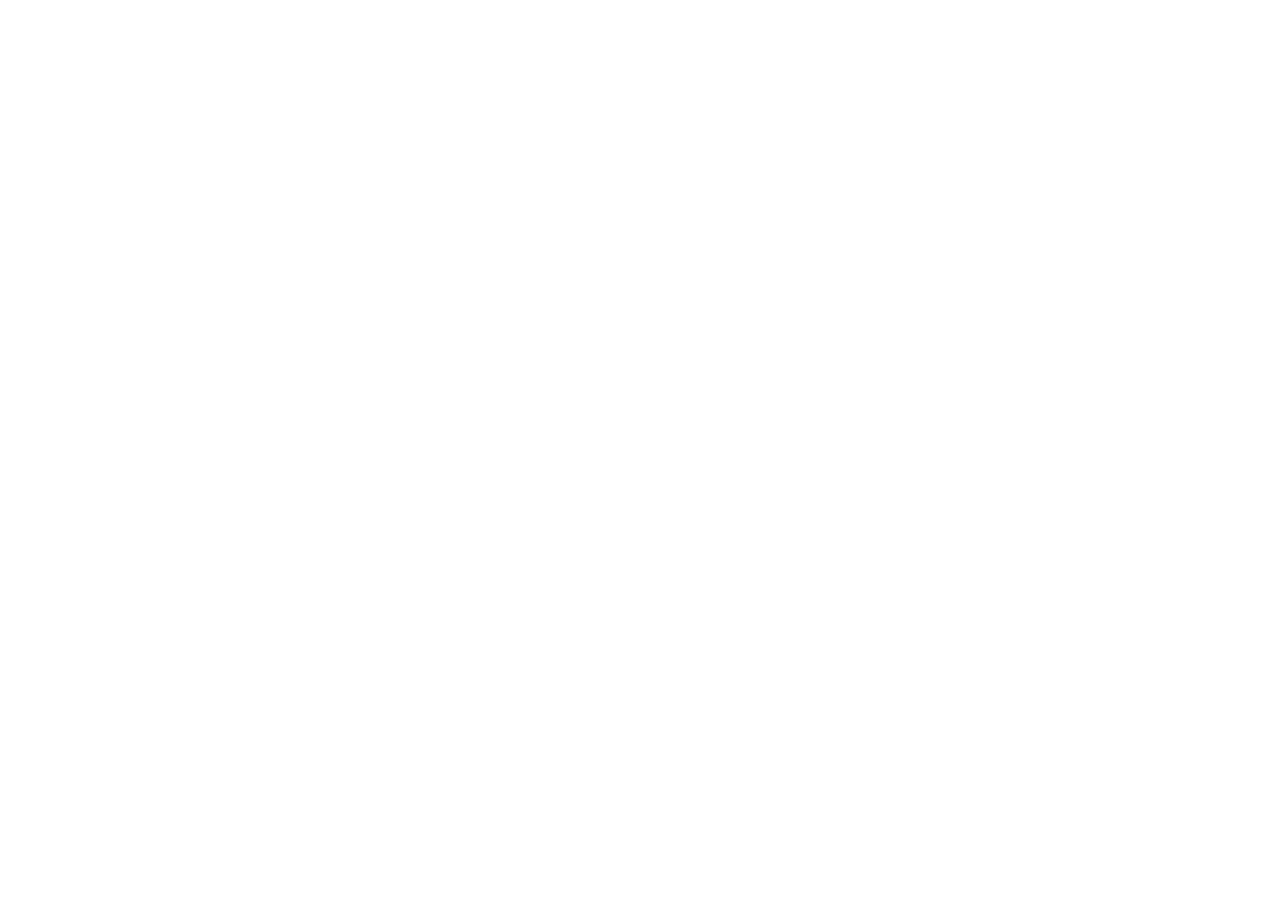
==== index.html @ 852ab494 "初始化123" ====
<!DOCTYPE html>
<html lang="en">
<head>
    <meta charset="UTF-8">
    <meta name="viewport" content="width=device-width, initial-scale=1.0">
    <title>Document</title>
</head>
<body>
    
</body>
</html>
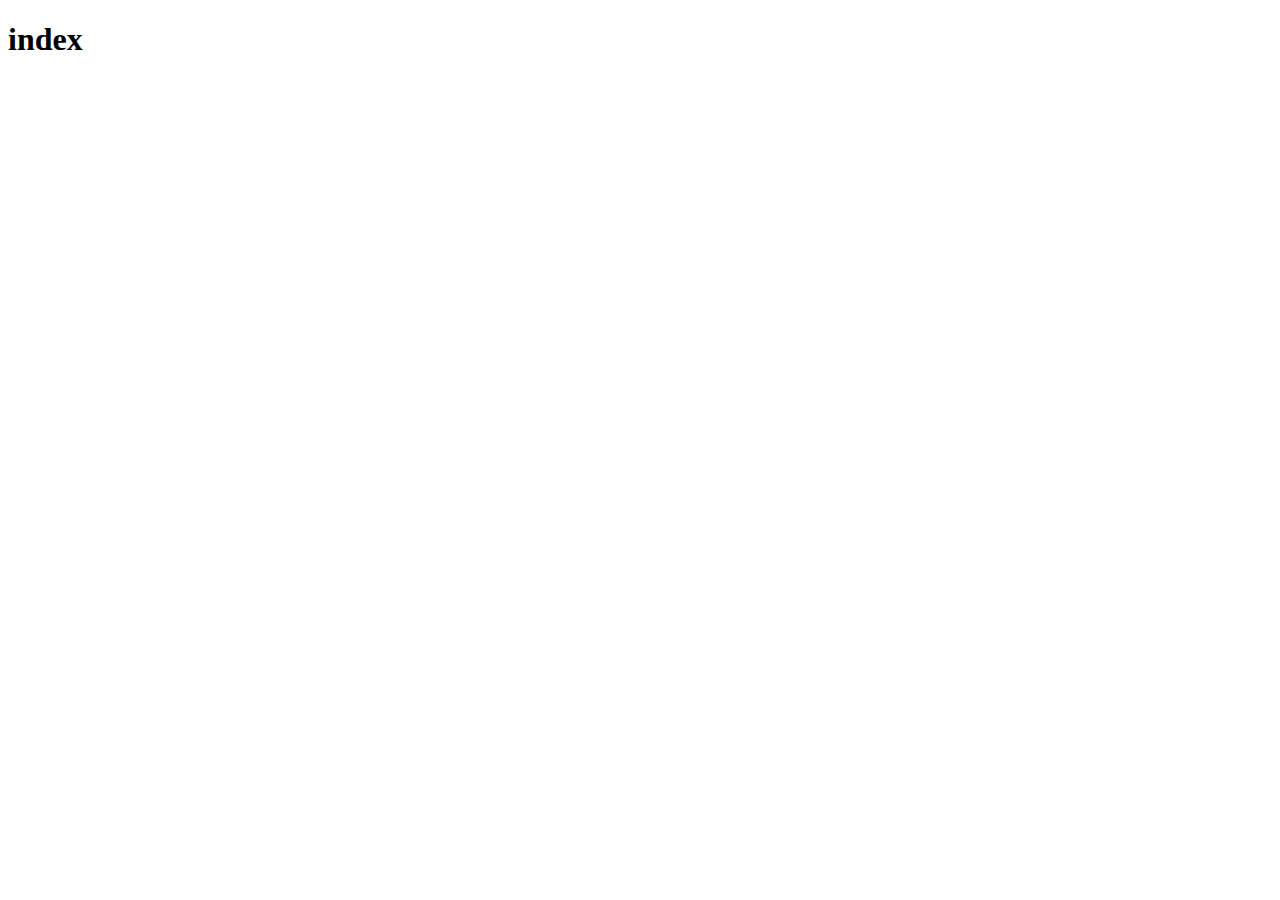
==== commit 1f68e898: "登录注册模块功能完成" ====
--- a/index.html
+++ b/index.html
@@ -6,6 +6,6 @@
     <title>Document</title>
 </head>
 <body>
-    
+    <h1>index</h1>
 </body>
 </html>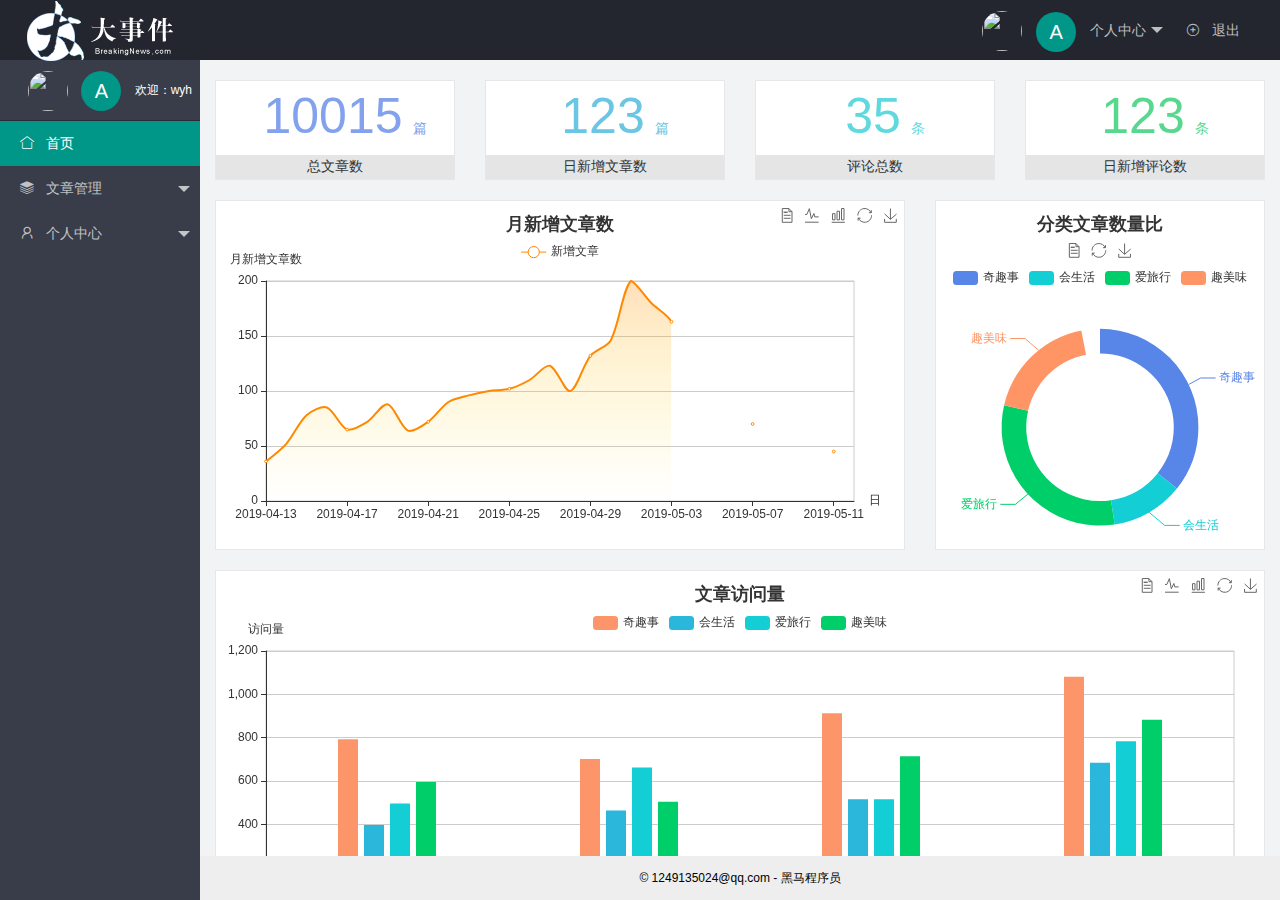
==== commit 15d54b83: "完成了index的功能" ====
--- a/index.html
+++ b/index.html
@@ -1,11 +1,93 @@
 <!DOCTYPE html>
-<html lang="en">
+<html>
 <head>
-    <meta charset="UTF-8">
-    <meta name="viewport" content="width=device-width, initial-scale=1.0">
-    <title>Document</title>
+  <meta charset="utf-8">
+  <meta name="viewport" content="width=device-width, initial-scale=1, maximum-scale=1">
+  <title>大事件02</title>
+ <!-- 导入 layui 的 css 文件 -->
+  <link rel="stylesheet" href="/assets/lib/layui/css/layui.css">
+  <link rel="stylesheet" href="/assets/css/index.css">
 </head>
-<body>
-    <h1>index</h1>
+<body class="layui-layout-body">
+<div class="layui-layout layui-layout-admin">
+  <div class="layui-header">
+    <div class="layui-logo">
+        <img src="/assets/images/logo.png" alt="">
+    </div>
+    <!-- 头部区域（可配合layui已有的水平导航） -->
+
+    <ul class="layui-nav layui-layout-right">
+      <li class="layui-nav-item">
+        <a href="javascript:;">
+          <img src="http://t.cn/RCzsdCq" class="layui-nav-img">
+          <span class="text-avatar">A</span>
+          个人中心
+        </a>
+        <dl class="layui-nav-child">
+          <dd><a href="">基本资料</a></dd>
+          <dd><a href="">更换头像</a></dd>
+          <dd><a href="">修改密码</a></dd>
+        </dl>
+      </li>
+      <li class="layui-nav-item">
+        <a href="javascript:;" id="btn1"><i class="layui-icon layui-icon-add-circle"></i> 退出</a>
+      </li>
+    </ul>
+  </div>
+  
+  <div class="layui-side layui-bg-black">
+    <div class="layui-side-scroll">
+      
+        <div class="userinfo">
+          <img src="http://t.cn/RCzsdCq" class="layui-nav-img">
+          <span class="text-avatar">A</span>
+          <span id="welcome">欢迎：wyh</span>
+        </div>
+     
+      <!-- 左侧导航区域（可配合layui已有的垂直导航） -->
+      <ul class="layui-nav layui-nav-tree"  lay-filter="test">
+        
+          <!-- layui-this 默认选中 -->
+        <li class="layui-nav-item layui-this"><a href="/home/dashboard.html" target="fm"><i class="layui-icon layui-icon-home"></i> 首页</a></li>
+        <li class="layui-nav-item">
+          <a class="" href="javascript:;"><i class="layui-icon layui-icon-template-1"></i> 文章管理</a>
+          <dl class="layui-nav-child">
+            <dd><a href="javascript:;"><i class="layui-icon layui-icon-app"></i> 文章类别</a></dd>
+            <dd><a href="javascript:;"><i class="layui-icon layui-icon-app"></i> 文章列表</a></dd>
+            <dd><a href="javascript:;"><i class="layui-icon layui-icon-app"></i> 发表文章</a></dd>
+            <!-- <dd><a href="">超链接</a></dd> -->
+          </dl>
+        </li>
+        <li class="layui-nav-item">
+          <a href="javascript:;"><i class="layui-icon layui-icon-username"></i> 个人中心</a>
+          <dl class="layui-nav-child">
+            <dd><a href="/user/user_info.html" target="fm"><i class="layui-icon layui-icon-app"></i> 基本资料</a></dd>
+            <dd><a href="javascript:;" target="fm"><i class="layui-icon layui-icon-app"></i> 更换头像</a></dd>
+            <dd><a href="javascript:;" target="fm"><i class="layui-icon layui-icon-app"></i> 重置密码</a></dd>
+           
+          </dl>
+        </li>
+        
+         <!-- <li class="layui-nav-item"><a href="">发布商品</a></li>  -->
+      </ul>
+    </div>
+  </div>
+  
+  <div class="layui-body">
+    <!-- 内容主体区域 -->
+    <!-- 这里的 src 默认显示该页面，如点击其他，则更换 -->
+    <iframe src="/home/dashboard.html" name="fm" frameborder="0"></iframe>
+  </div>
+  
+  <div class="layui-footer">
+    <!-- 底部固定区域 -->
+    © 1249135024@qq.com - 黑马程序员
+  </div>
+</div>
+<!-- <script src="../src/layui.js"></script> -->
+<script src="/assets/lib/layui/layui.all.js"></script>
+<script src="/assets/lib/jquery.js"></script>
+<script src="/assets/js/urlurl.js"></script>
+<script src="/assets/js/index.js"></script>
 </body>
 </html>--- a/assets/lib/layui/css/layui.css
+++ b/assets/lib/layui/css/layui.css
@@ -0,0 +1,2 @@
+/** layui-v2.5.5 MIT License By https://www.layui.com */
+ .layui-inline,img{display:inline-block;vertical-align:middle}h1,h2,h3,h4,h5,h6{font-weight:400}.layui-edge,.layui-header,.layui-inline,.layui-main{position:relative}.layui-body,.layui-edge,.layui-elip{overflow:hidden}.layui-btn,.layui-edge,.layui-inline,img{vertical-align:middle}.layui-btn,.layui-disabled,.layui-icon,.layui-unselect{-moz-user-select:none;-webkit-user-select:none;-ms-user-select:none}.layui-elip,.layui-form-checkbox span,.layui-form-pane .layui-form-label{text-overflow:ellipsis;white-space:nowrap}.layui-breadcrumb,.layui-tree-btnGroup{visibility:hidden}blockquote,body,button,dd,div,dl,dt,form,h1,h2,h3,h4,h5,h6,input,li,ol,p,pre,td,textarea,th,ul{margin:0;padding:0;-webkit-tap-highlight-color:rgba(0,0,0,0)}a:active,a:hover{outline:0}img{border:none}li{list-style:none}table{border-collapse:collapse;border-spacing:0}h4,h5,h6{font-size:100%}button,input,optgroup,option,select,textarea{font-family:inherit;font-size:inherit;font-style:inherit;font-weight:inherit;outline:0}pre{white-space:pre-wrap;white-space:-moz-pre-wrap;white-space:-pre-wrap;white-space:-o-pre-wrap;word-wrap:break-word}body{line-height:24px;font:14px Helvetica Neue,Helvetica,PingFang SC,Tahoma,Arial,sans-serif}hr{height:1px;margin:10px 0;border:0;clear:both}a{color:#333;text-decoration:none}a:hover{color:#777}a cite{font-style:normal;*cursor:pointer}.layui-border-box,.layui-border-box *{box-sizing:border-box}.layui-box,.layui-box *{box-sizing:content-box}.layui-clear{clear:both;*zoom:1}.layui-clear:after{content:'\20';clear:both;*zoom:1;display:block;height:0}.layui-inline{*display:inline;*zoom:1}.layui-edge{display:inline-block;width:0;height:0;border-width:6px;border-style:dashed;border-color:transparent}.layui-edge-top{top:-4px;border-bottom-color:#999;border-bottom-style:solid}.layui-edge-right{border-left-color:#999;border-left-style:solid}.layui-edge-bottom{top:2px;border-top-color:#999;border-top-style:solid}.layui-edge-left{border-right-color:#999;border-right-style:solid}.layui-disabled,.layui-disabled:hover{color:#d2d2d2!important;cursor:not-allowed!important}.layui-circle{border-radius:100%}.layui-show{display:block!important}.layui-hide{display:none!important}@font-face{font-family:layui-icon;src:url(../font/iconfont.eot?v=250);src:url(../font/iconfont.eot?v=250#iefix) format('embedded-opentype'),url(../font/iconfont.woff2?v=250) format('woff2'),url(../font/iconfont.woff?v=250) format('woff'),url(../font/iconfont.ttf?v=250) format('truetype'),url(../font/iconfont.svg?v=250#layui-icon) format('svg')}.layui-icon{font-family:layui-icon!important;font-size:16px;font-style:normal;-webkit-font-smoothing:antialiased;-moz-osx-font-smoothing:grayscale}.layui-icon-reply-fill:before{content:"\e611"}.layui-icon-set-fill:before{content:"\e614"}.layui-icon-menu-fill:before{content:"\e60f"}.layui-icon-search:before{content:"\e615"}.layui-icon-share:before{content:"\e641"}.layui-icon-set-sm:before{content:"\e620"}.layui-icon-engine:before{content:"\e628"}.layui-icon-close:before{content:"\1006"}.layui-icon-close-fill:before{content:"\1007"}.layui-icon-chart-screen:before{content:"\e629"}.layui-icon-star:before{content:"\e600"}.layui-icon-circle-dot:before{content:"\e617"}.layui-icon-chat:before{content:"\e606"}.layui-icon-release:before{content:"\e609"}.layui-icon-list:before{content:"\e60a"}.layui-icon-chart:before{content:"\e62c"}.layui-icon-ok-circle:before{content:"\1005"}.layui-icon-layim-theme:before{content:"\e61b"}.layui-icon-table:before{content:"\e62d"}.layui-icon-right:before{content:"\e602"}.layui-icon-left:before{content:"\e603"}.layui-icon-cart-simple:before{content:"\e698"}.layui-icon-face-cry:before{content:"\e69c"}.layui-icon-face-smile:before{content:"\e6af"}.layui-icon-survey:before{content:"\e6b2"}.layui-icon-tree:before{content:"\e62e"}.layui-icon-upload-circle:before{content:"\e62f"}.layui-icon-add-circle:before{content:"\e61f"}.layui-icon-download-circle:before{content:"\e601"}.layui-icon-templeate-1:before{content:"\e630"}.layui-icon-util:before{content:"\e631"}.layui-icon-face-surprised:before{content:"\e664"}.layui-icon-edit:before{content:"\e642"}.layui-icon-speaker:before{content:"\e645"}.layui-icon-down:before{content:"\e61a"}.layui-icon-file:before{content:"\e621"}.layui-icon-layouts:before{content:"\e632"}.layui-icon-rate-half:before{content:"\e6c9"}.layui-icon-add-circle-fine:before{content:"\e608"}.layui-icon-prev-circle:before{content:"\e633"}.layui-icon-read:before{content:"\e705"}.layui-icon-404:before{content:"\e61c"}.layui-icon-carousel:before{content:"\e634"}.layui-icon-help:before{content:"\e607"}.layui-icon-code-circle:before{content:"\e635"}.layui-icon-water:before{content:"\e636"}.layui-icon-username:before{content:"\e66f"}.layui-icon-find-fill:before{content:"\e670"}.layui-icon-about:before{content:"\e60b"}.layui-icon-location:before{content:"\e715"}.layui-icon-up:before{content:"\e619"}.layui-icon-pause:before{content:"\e651"}.layui-icon-date:before{content:"\e637"}.layui-icon-layim-uploadfile:before{content:"\e61d"}.layui-icon-delete:before{content:"\e640"}.layui-icon-play:before{content:"\e652"}.layui-icon-top:before{content:"\e604"}.layui-icon-friends:before{content:"\e612"}.layui-icon-refresh-3:before{content:"\e9aa"}.layui-icon-ok:before{content:"\e605"}.layui-icon-layer:before{content:"\e638"}.layui-icon-face-smile-fine:before{content:"\e60c"}.layui-icon-dollar:before{content:"\e659"}.layui-icon-group:before{content:"\e613"}.layui-icon-layim-download:before{content:"\e61e"}.layui-icon-picture-fine:before{content:"\e60d"}.layui-icon-link:before{content:"\e64c"}.layui-icon-diamond:before{content:"\e735"}.layui-icon-log:before{content:"\e60e"}.layui-icon-rate-solid:before{content:"\e67a"}.layui-icon-fonts-del:before{content:"\e64f"}.layui-icon-unlink:before{content:"\e64d"}.layui-icon-fonts-clear:before{content:"\e639"}.layui-icon-triangle-r:before{content:"\e623"}.layui-icon-circle:before{content:"\e63f"}.layui-icon-radio:before{content:"\e643"}.layui-icon-align-center:before{content:"\e647"}.layui-icon-align-right:before{content:"\e648"}.layui-icon-align-left:before{content:"\e649"}.layui-icon-loading-1:before{content:"\e63e"}.layui-icon-return:before{content:"\e65c"}.layui-icon-fonts-strong:before{content:"\e62b"}.layui-icon-upload:before{content:"\e67c"}.layui-icon-dialogue:before{content:"\e63a"}.layui-icon-video:before{content:"\e6ed"}.layui-icon-headset:before{content:"\e6fc"}.layui-icon-cellphone-fine:before{content:"\e63b"}.layui-icon-add-1:before{content:"\e654"}.layui-icon-face-smile-b:before{content:"\e650"}.layui-icon-fonts-html:before{content:"\e64b"}.layui-icon-form:before{content:"\e63c"}.layui-icon-cart:before{content:"\e657"}.layui-icon-camera-fill:before{content:"\e65d"}.layui-icon-tabs:before{content:"\e62a"}.layui-icon-fonts-code:before{content:"\e64e"}.layui-icon-fire:before{content:"\e756"}.layui-icon-set:before{content:"\e716"}.layui-icon-fonts-u:before{content:"\e646"}.layui-icon-triangle-d:before{content:"\e625"}.layui-icon-tips:before{content:"\e702"}.layui-icon-picture:before{content:"\e64a"}.layui-icon-more-vertical:before{content:"\e671"}.layui-icon-flag:before{content:"\e66c"}.layui-icon-loading:before{content:"\e63d"}.layui-icon-fonts-i:before{content:"\e644"}.layui-icon-refresh-1:before{content:"\e666"}.layui-icon-rmb:before{content:"\e65e"}.layui-icon-home:before{content:"\e68e"}.layui-icon-user:before{content:"\e770"}.layui-icon-notice:before{content:"\e667"}.layui-icon-login-weibo:before{content:"\e675"}.layui-icon-voice:before{content:"\e688"}.layui-icon-upload-drag:before{content:"\e681"}.layui-icon-login-qq:before{content:"\e676"}.layui-icon-snowflake:before{content:"\e6b1"}.layui-icon-file-b:before{content:"\e655"}.layui-icon-template:before{content:"\e663"}.layui-icon-auz:before{content:"\e672"}.layui-icon-console:before{content:"\e665"}.layui-icon-app:before{content:"\e653"}.layui-icon-prev:before{content:"\e65a"}.layui-icon-website:before{content:"\e7ae"}.layui-icon-next:before{content:"\e65b"}.layui-icon-component:before{content:"\e857"}.layui-icon-more:before{content:"\e65f"}.layui-icon-login-wechat:before{content:"\e677"}.layui-icon-shrink-right:before{content:"\e668"}.layui-icon-spread-left:before{content:"\e66b"}.layui-icon-camera:before{content:"\e660"}.layui-icon-note:before{content:"\e66e"}.layui-icon-refresh:before{content:"\e669"}.layui-icon-female:before{content:"\e661"}.layui-icon-male:before{content:"\e662"}.layui-icon-password:before{content:"\e673"}.layui-icon-senior:before{content:"\e674"}.layui-icon-theme:before{content:"\e66a"}.layui-icon-tread:before{content:"\e6c5"}.layui-icon-praise:before{content:"\e6c6"}.layui-icon-star-fill:before{content:"\e658"}.layui-icon-rate:before{content:"\e67b"}.layui-icon-template-1:before{content:"\e656"}.layui-icon-vercode:before{content:"\e679"}.layui-icon-cellphone:before{content:"\e678"}.layui-icon-screen-full:before{content:"\e622"}.layui-icon-screen-restore:before{content:"\e758"}.layui-icon-cols:before{content:"\e610"}.layui-icon-export:before{content:"\e67d"}.layui-icon-print:before{content:"\e66d"}.layui-icon-slider:before{content:"\e714"}.layui-icon-addition:before{content:"\e624"}.layui-icon-subtraction:before{content:"\e67e"}.layui-icon-service:before{content:"\e626"}.layui-icon-transfer:before{content:"\e691"}.layui-main{width:1140px;margin:0 auto}.layui-header{z-index:1000;height:60px}.layui-header a:hover{transition:all .5s;-webkit-transition:all .5s}.layui-side{position:fixed;left:0;top:0;bottom:0;z-index:999;width:200px;overflow-x:hidden}.layui-side-scroll{position:relative;width:220px;height:100%;overflow-x:hidden}.layui-body{position:absolute;left:200px;right:0;top:0;bottom:0;z-index:998;width:auto;overflow-y:auto;box-sizing:border-box}.layui-layout-body{overflow:hidden}.layui-layout-admin .layui-header{background-color:#23262E}.layui-layout-admin .layui-side{top:60px;width:200px;overflow-x:hidden}.layui-layout-admin .layui-body{position:fixed;top:60px;bottom:44px}.layui-layout-admin .layui-main{width:auto;margin:0 15px}.layui-layout-admin .layui-footer{position:fixed;left:200px;right:0;bottom:0;height:44px;line-height:44px;padding:0 15px;background-color:#eee}.layui-layout-admin .layui-logo{position:absolute;left:0;top:0;width:200px;height:100%;line-height:60px;text-align:center;color:#009688;font-size:16px}.layui-layout-admin .layui-header .layui-nav{background:0 0}.layui-layout-left{position:absolute!important;left:200px;top:0}.layui-layout-right{position:absolute!important;right:0;top:0}.layui-container{position:relative;margin:0 auto;padding:0 15px;box-sizing:border-box}.layui-fluid{position:relative;margin:0 auto;padding:0 15px}.layui-row:after,.layui-row:before{content:'';display:block;clear:both}.layui-col-lg1,.layui-col-lg10,.layui-col-lg11,.layui-col-lg12,.layui-col-lg2,.layui-col-lg3,.layui-col-lg4,.layui-col-lg5,.layui-col-lg6,.layui-col-lg7,.layui-col-lg8,.layui-col-lg9,.layui-col-md1,.layui-col-md10,.layui-col-md11,.layui-col-md12,.layui-col-md2,.layui-col-md3,.layui-col-md4,.layui-col-md5,.layui-col-md6,.layui-col-md7,.layui-col-md8,.layui-col-md9,.layui-col-sm1,.layui-col-sm10,.layui-col-sm11,.layui-col-sm12,.layui-col-sm2,.layui-col-sm3,.layui-col-sm4,.layui-col-sm5,.layui-col-sm6,.layui-col-sm7,.layui-col-sm8,.layui-col-sm9,.layui-col-xs1,.layui-col-xs10,.layui-col-xs11,.layui-col-xs12,.layui-col-xs2,.layui-col-xs3,.layui-col-xs4,.layui-col-xs5,.layui-col-xs6,.layui-col-xs7,.layui-col-xs8,.layui-col-xs9{position:relative;display:block;box-sizing:border-box}.layui-col-xs1,.layui-col-xs10,.layui-col-xs11,.layui-col-xs12,.layui-col-xs2,.layui-col-xs3,.layui-col-xs4,.layui-col-xs5,.layui-col-xs6,.layui-col-xs7,.layui-col-xs8,.layui-col-xs9{float:left}.layui-col-xs1{width:8.33333333%}.layui-col-xs2{width:16.66666667%}.layui-col-xs3{width:25%}.layui-col-xs4{width:33.33333333%}.layui-col-xs5{width:41.66666667%}.layui-col-xs6{width:50%}.layui-col-xs7{width:58.33333333%}.layui-col-xs8{width:66.66666667%}.layui-col-xs9{width:75%}.layui-col-xs10{width:83.33333333%}.layui-col-xs11{width:91.66666667%}.layui-col-xs12{width:100%}.layui-col-xs-offset1{margin-left:8.33333333%}.layui-col-xs-offset2{margin-left:16.66666667%}.layui-col-xs-offset3{margin-left:25%}.layui-col-xs-offset4{margin-left:33.33333333%}.layui-col-xs-offset5{margin-left:41.66666667%}.layui-col-xs-offset6{margin-left:50%}.layui-col-xs-offset7{margin-left:58.33333333%}.layui-col-xs-offset8{margin-left:66.66666667%}.layui-col-xs-offset9{margin-left:75%}.layui-col-xs-offset10{margin-left:83.33333333%}.layui-col-xs-offset11{margin-left:91.66666667%}.layui-col-xs-offset12{margin-left:100%}@media screen and (max-width:768px){.layui-hide-xs{display:none!important}.layui-show-xs-block{display:block!important}.layui-show-xs-inline{display:inline!important}.layui-show-xs-inline-block{display:inline-block!important}}@media screen and (min-width:768px){.layui-container{width:750px}.layui-hide-sm{display:none!important}.layui-show-sm-block{display:block!important}.layui-show-sm-inline{display:inline!important}.layui-show-sm-inline-block{display:inline-block!important}.layui-col-sm1,.layui-col-sm10,.layui-col-sm11,.layui-col-sm12,.layui-col-sm2,.layui-col-sm3,.layui-col-sm4,.layui-col-sm5,.layui-col-sm6,.layui-col-sm7,.layui-col-sm8,.layui-col-sm9{float:left}.layui-col-sm1{width:8.33333333%}.layui-col-sm2{width:16.66666667%}.layui-col-sm3{width:25%}.layui-col-sm4{width:33.33333333%}.layui-col-sm5{width:41.66666667%}.layui-col-sm6{width:50%}.layui-col-sm7{width:58.33333333%}.layui-col-sm8{width:66.66666667%}.layui-col-sm9{width:75%}.layui-col-sm10{width:83.33333333%}.layui-col-sm11{width:91.66666667%}.layui-col-sm12{width:100%}.layui-col-sm-offset1{margin-left:8.33333333%}.layui-col-sm-offset2{margin-left:16.66666667%}.layui-col-sm-offset3{margin-left:25%}.layui-col-sm-offset4{margin-left:33.33333333%}.layui-col-sm-offset5{margin-left:41.66666667%}.layui-col-sm-offset6{margin-left:50%}.layui-col-sm-offset7{margin-left:58.33333333%}.layui-col-sm-offset8{margin-left:66.66666667%}.layui-col-sm-offset9{margin-left:75%}.layui-col-sm-offset10{margin-left:83.33333333%}.layui-col-sm-offset11{margin-left:91.66666667%}.layui-col-sm-offset12{margin-left:100%}}@media screen and (min-width:992px){.layui-container{width:970px}.layui-hide-md{display:none!important}.layui-show-md-block{display:block!important}.layui-show-md-inline{display:inline!important}.layui-show-md-inline-block{display:inline-block!important}.layui-col-md1,.layui-col-md10,.layui-col-md11,.layui-col-md12,.layui-col-md2,.layui-col-md3,.layui-col-md4,.layui-col-md5,.layui-col-md6,.layui-col-md7,.layui-col-md8,.layui-col-md9{float:left}.layui-col-md1{width:8.33333333%}.layui-col-md2{width:16.66666667%}.layui-col-md3{width:25%}.layui-col-md4{width:33.33333333%}.layui-col-md5{width:41.66666667%}.layui-col-md6{width:50%}.layui-col-md7{width:58.33333333%}.layui-col-md8{width:66.66666667%}.layui-col-md9{width:75%}.layui-col-md10{width:83.33333333%}.layui-col-md11{width:91.66666667%}.layui-col-md12{width:100%}.layui-col-md-offset1{margin-left:8.33333333%}.layui-col-md-offset2{margin-left:16.66666667%}.layui-col-md-offset3{margin-left:25%}.layui-col-md-offset4{margin-left:33.33333333%}.layui-col-md-offset5{margin-left:41.66666667%}.layui-col-md-offset6{margin-left:50%}.layui-col-md-offset7{margin-left:58.33333333%}.layui-col-md-offset8{margin-left:66.66666667%}.layui-col-md-offset9{margin-left:75%}.layui-col-md-offset10{margin-left:83.33333333%}.layui-col-md-offset11{margin-left:91.66666667%}.layui-col-md-offset12{margin-left:100%}}@media screen and (min-width:1200px){.layui-container{width:1170px}.layui-hide-lg{display:none!important}.layui-show-lg-block{display:block!important}.layui-show-lg-inline{display:inline!important}.layui-show-lg-inline-block{display:inline-block!important}.layui-col-lg1,.layui-col-lg10,.layui-col-lg11,.layui-col-lg12,.layui-col-lg2,.layui-col-lg3,.layui-col-lg4,.layui-col-lg5,.layui-col-lg6,.layui-col-lg7,.layui-col-lg8,.layui-col-lg9{float:left}.layui-col-lg1{width:8.33333333%}.layui-col-lg2{width:16.66666667%}.layui-col-lg3{width:25%}.layui-col-lg4{width:33.33333333%}.layui-col-lg5{width:41.66666667%}.layui-col-lg6{width:50%}.layui-col-lg7{width:58.33333333%}.layui-col-lg8{width:66.66666667%}.layui-col-lg9{width:75%}.layui-col-lg10{width:83.33333333%}.layui-col-lg11{width:91.66666667%}.layui-col-lg12{width:100%}.layui-col-lg-offset1{margin-left:8.33333333%}.layui-col-lg-offset2{margin-left:16.66666667%}.layui-col-lg-offset3{margin-left:25%}.layui-col-lg-offset4{margin-left:33.33333333%}.layui-col-lg-offset5{margin-left:41.66666667%}.layui-col-lg-offset6{margin-left:50%}.layui-col-lg-offset7{margin-left:58.33333333%}.layui-col-lg-offset8{margin-left:66.66666667%}.layui-col-lg-offset9{margin-left:75%}.layui-col-lg-offset10{margin-left:83.33333333%}.layui-col-lg-offset11{margin-left:91.66666667%}.layui-col-lg-offset12{margin-left:100%}}.layui-col-space1{margin:-.5px}.layui-col-space1>*{padding:.5px}.layui-col-space3{margin:-1.5px}.layui-col-space3>*{padding:1.5px}.layui-col-space5{margin:-2.5px}.layui-col-space5>*{padding:2.5px}.layui-col-space8{margin:-3.5px}.layui-col-space8>*{padding:3.5px}.layui-col-space10{margin:-5px}.layui-col-space10>*{padding:5px}.layui-col-space12{margin:-6px}.layui-col-space12>*{padding:6px}.layui-col-space15{margin:-7.5px}.layui-col-space15>*{padding:7.5px}.layui-col-space18{margin:-9px}.layui-col-space18>*{padding:9px}.layui-col-space20{margin:-10px}.layui-col-space20>*{padding:10px}.layui-col-space22{margin:-11px}.layui-col-space22>*{padding:11px}.layui-col-space25{margin:-12.5px}.layui-col-space25>*{padding:12.5px}.layui-col-space30{margin:-15px}.layui-col-space30>*{padding:15px}.layui-btn,.layui-input,.layui-select,.layui-textarea,.layui-upload-button{outline:0;-webkit-appearance:none;transition:all .3s;-webkit-transition:all .3s;box-sizing:border-box}.layui-elem-quote{margin-bottom:10px;padding:15px;line-height:22px;border-left:5px solid #009688;border-radius:0 2px 2px 0;background-color:#f2f2f2}.layui-quote-nm{border-style:solid;border-width:1px 1px 1px 5px;background:0 0}.layui-elem-field{margin-bottom:10px;padding:0;border-width:1px;border-style:solid}.layui-elem-field legend{margin-left:20px;padding:0 10px;font-size:20px;font-weight:300}.layui-field-title{margin:10px 0 20px;border-width:1px 0 0}.layui-field-box{padding:10px 15px}.layui-field-title .layui-field-box{padding:10px 0}.layui-progress{position:relative;height:6px;border-radius:20px;background-color:#e2e2e2}.layui-progress-bar{position:absolute;left:0;top:0;width:0;max-width:100%;height:6px;border-radius:20px;text-align:right;background-color:#5FB878;transition:all .3s;-webkit-transition:all .3s}.layui-progress-big,.layui-progress-big .layui-progress-bar{height:18px;line-height:18px}.layui-progress-text{position:relative;top:-20px;line-height:18px;font-size:12px;color:#666}.layui-progress-big .layui-progress-text{position:static;padding:0 10px;color:#fff}.layui-collapse{border-width:1px;border-style:solid;border-radius:2px}.layui-colla-content,.layui-colla-item{border-top-width:1px;border-top-style:solid}.layui-colla-item:first-child{border-top:none}.layui-colla-title{position:relative;height:42px;line-height:42px;padding:0 15px 0 35px;color:#333;background-color:#f2f2f2;cursor:pointer;font-size:14px;overflow:hidden}.layui-colla-content{display:none;padding:10px 15px;line-height:22px;color:#666}.layui-colla-icon{position:absolute;left:15px;top:0;font-size:14px}.layui-card{margin-bottom:15px;border-radius:2px;background-color:#fff;box-shadow:0 1px 2px 0 rgba(0,0,0,.05)}.layui-card:last-child{margin-bottom:0}.layui-card-header{position:relative;height:42px;line-height:42px;padding:0 15px;border-bottom:1px solid #f6f6f6;color:#333;border-radius:2px 2px 0 0;font-size:14px}.layui-bg-black,.layui-bg-blue,.layui-bg-cyan,.layui-bg-green,.layui-bg-orange,.layui-bg-red{color:#fff!important}.layui-card-body{position:relative;padding:10px 15px;line-height:24px}.layui-card-body[pad15]{padding:15px}.layui-card-body[pad20]{padding:20px}.layui-card-body .layui-table{margin:5px 0}.layui-card .layui-tab{margin:0}.layui-panel-window{position:relative;padding:15px;border-radius:0;border-top:5px solid #E6E6E6;background-color:#fff}.layui-auxiliar-moving{position:fixed;left:0;right:0;top:0;bottom:0;width:100%;height:100%;background:0 0;z-index:9999999999}.layui-form-label,.layui-form-mid,.layui-form-select,.layui-input-block,.layui-input-inline,.layui-textarea{position:relative}.layui-bg-red{background-color:#FF5722!important}.layui-bg-orange{background-color:#FFB800!important}.layui-bg-green{background-color:#009688!important}.layui-bg-cyan{background-color:#2F4056!important}.layui-bg-blue{background-color:#1E9FFF!important}.layui-bg-black{background-color:#393D49!important}.layui-bg-gray{background-color:#eee!important;color:#666!important}.layui-badge-rim,.layui-colla-content,.layui-colla-item,.layui-collapse,.layui-elem-field,.layui-form-pane .layui-form-item[pane],.layui-form-pane .layui-form-label,.layui-input,.layui-layedit,.layui-layedit-tool,.layui-quote-nm,.layui-select,.layui-tab-bar,.layui-tab-card,.layui-tab-title,.layui-tab-title .layui-this:after,.layui-textarea{border-color:#e6e6e6}.layui-timeline-item:before,hr{background-color:#e6e6e6}.layui-text{line-height:22px;font-size:14px;color:#666}.layui-text h1,.layui-text h2,.layui-text h3{font-weight:500;color:#333}.layui-text h1{font-size:30px}.layui-text h2{font-size:24px}.layui-text h3{font-size:18px}.layui-text a:not(.layui-btn){color:#01AAED}.layui-text a:not(.layui-btn):hover{text-decoration:underline}.layui-text ul{padding:5px 0 5px 15px}.layui-text ul li{margin-top:5px;list-style-type:disc}.layui-text em,.layui-word-aux{color:#999!important;padding:0 5px!important}.layui-btn{display:inline-block;height:38px;line-height:38px;padding:0 18px;background-color:#009688;color:#fff;white-space:nowrap;text-align:center;font-size:14px;border:none;border-radius:2px;cursor:pointer}.layui-btn:hover{opacity:.8;filter:alpha(opacity=80);color:#fff}.layui-btn:active{opacity:1;filter:alpha(opacity=100)}.layui-btn+.layui-btn{margin-left:10px}.layui-btn-container{font-size:0}.layui-btn-container .layui-btn{margin-right:10px;margin-bottom:10px}.layui-btn-container .layui-btn+.layui-btn{margin-left:0}.layui-table .layui-btn-container .layui-btn{margin-bottom:9px}.layui-btn-radius{border-radius:100px}.layui-btn .layui-icon{margin-right:3px;font-size:18px;vertical-align:bottom;vertical-align:middle\9}.layui-btn-primary{border:1px solid #C9C9C9;background-color:#fff;color:#555}.layui-btn-primary:hover{border-color:#009688;color:#333}.layui-btn-normal{background-color:#1E9FFF}.layui-btn-warm{background-color:#FFB800}.layui-btn-danger{background-color:#FF5722}.layui-btn-checked{background-color:#5FB878}.layui-btn-disabled,.layui-btn-disabled:active,.layui-btn-disabled:hover{border:1px solid #e6e6e6;background-color:#FBFBFB;color:#C9C9C9;cursor:not-allowed;opacity:1}.layui-btn-lg{height:44px;line-height:44px;padding:0 25px;font-size:16px}.layui-btn-sm{height:30px;line-height:30px;padding:0 10px;font-size:12px}.layui-btn-sm i{font-size:16px!important}.layui-btn-xs{height:22px;line-height:22px;padding:0 5px;font-size:12px}.layui-btn-xs i{font-size:14px!important}.layui-btn-group{display:inline-block;vertical-align:middle;font-size:0}.layui-btn-group .layui-btn{margin-left:0!important;margin-right:0!important;border-left:1px solid rgba(255,255,255,.5);border-radius:0}.layui-btn-group .layui-btn-primary{border-left:none}.layui-btn-group .layui-btn-primary:hover{border-color:#C9C9C9;color:#009688}.layui-btn-group .layui-btn:first-child{border-left:none;border-radius:2px 0 0 2px}.layui-btn-group .layui-btn-primary:first-child{border-left:1px solid #c9c9c9}.layui-btn-group .layui-btn:last-child{border-radius:0 2px 2px 0}.layui-btn-group .layui-btn+.layui-btn{margin-left:0}.layui-btn-group+.layui-btn-group{margin-left:10px}.layui-btn-fluid{width:100%}.layui-input,.layui-select,.layui-textarea{height:38px;line-height:1.3;line-height:38px\9;border-width:1px;border-style:solid;background-color:#fff;border-radius:2px}.layui-input::-webkit-input-placeholder,.layui-select::-webkit-input-placeholder,.layui-textarea::-webkit-input-placeholder{line-height:1.3}.layui-input,.layui-textarea{display:block;width:100%;padding-left:10px}.layui-input:hover,.layui-textarea:hover{border-color:#D2D2D2!important}.layui-input:focus,.layui-textarea:focus{border-color:#C9C9C9!important}.layui-textarea{min-height:100px;height:auto;line-height:20px;padding:6px 10px;resize:vertical}.layui-select{padding:0 10px}.layui-form input[type=checkbox],.layui-form input[type=radio],.layui-form select{display:none}.layui-form [lay-ignore]{display:initial}.layui-form-item{margin-bottom:15px;clear:both;*zoom:1}.layui-form-item:after{content:'\20';clear:both;*zoom:1;display:block;height:0}.layui-form-label{float:left;display:block;padding:9px 15px;width:80px;font-weight:400;line-height:20px;text-align:right}.layui-form-label-col{display:block;float:none;padding:9px 0;line-height:20px;text-align:left}.layui-form-item .layui-inline{margin-bottom:5px;margin-right:10px}.layui-input-block{margin-left:110px;min-height:36px}.layui-input-inline{display:inline-block;vertical-align:middle}.layui-form-item .layui-input-inline{float:left;width:190px;margin-right:10px}.layui-form-text .layui-input-inline{width:auto}.layui-form-mid{float:left;display:block;padding:9px 0!important;line-height:20px;margin-right:10px}.layui-form-danger+.layui-form-select .layui-input,.layui-form-danger:focus{border-color:#FF5722!important}.layui-form-select .layui-input{padding-right:30px;cursor:pointer}.layui-form-select .layui-edge{position:absolute;right:10px;top:50%;margin-top:-3px;cursor:pointer;border-width:6px;border-top-color:#c2c2c2;border-top-style:solid;transition:all .3s;-webkit-transition:all .3s}.layui-form-select dl{display:none;position:absolute;left:0;top:42px;padding:5px 0;z-index:899;min-width:100%;border:1px solid #d2d2d2;max-height:300px;overflow-y:auto;background-color:#fff;border-radius:2px;box-shadow:0 2px 4px rgba(0,0,0,.12);box-sizing:border-box}.layui-form-select dl dd,.layui-form-select dl dt{padding:0 10px;line-height:36px;white-space:nowrap;overflow:hidden;text-overflow:ellipsis}.layui-form-select dl dt{font-size:12px;color:#999}.layui-form-select dl dd{cursor:pointer}.layui-form-select dl dd:hover{background-color:#f2f2f2;-webkit-transition:.5s all;transition:.5s all}.layui-form-select .layui-select-group dd{padding-left:20px}.layui-form-select dl dd.layui-select-tips{padding-left:10px!important;color:#999}.layui-form-select dl dd.layui-this{background-color:#5FB878;color:#fff}.layui-form-checkbox,.layui-form-select dl dd.layui-disabled{background-color:#fff}.layui-form-selected dl{display:block}.layui-form-checkbox,.layui-form-checkbox *,.layui-form-switch{display:inline-block;vertical-align:middle}.layui-form-selected .layui-edge{margin-top:-9px;-webkit-transform:rotate(180deg);transform:rotate(180deg);margin-top:-3px\9}:root .layui-form-selected .layui-edge{margin-top:-9px\0/IE9}.layui-form-selectup dl{top:auto;bottom:42px}.layui-select-none{margin:5px 0;text-align:center;color:#999}.layui-select-disabled .layui-disabled{border-color:#eee!important}.layui-select-disabled .layui-edge{border-top-color:#d2d2d2}.layui-form-checkbox{position:relative;height:30px;line-height:30px;margin-right:10px;padding-right:30px;cursor:pointer;font-size:0;-webkit-transition:.1s linear;transition:.1s linear;box-sizing:border-box}.layui-form-checkbox span{padding:0 10px;height:100%;font-size:14px;border-radius:2px 0 0 2px;background-color:#d2d2d2;color:#fff;overflow:hidden}.layui-form-checkbox:hover span{background-color:#c2c2c2}.layui-form-checkbox i{position:absolute;right:0;top:0;width:30px;height:28px;border:1px solid #d2d2d2;border-left:none;border-radius:0 2px 2px 0;color:#fff;font-size:20px;text-align:center}.layui-form-checkbox:hover i{border-color:#c2c2c2;color:#c2c2c2}.layui-form-checked,.layui-form-checked:hover{border-color:#5FB878}.layui-form-checked span,.layui-form-checked:hover span{background-color:#5FB878}.layui-form-checked i,.layui-form-checked:hover i{color:#5FB878}.layui-form-item .layui-form-checkbox{margin-top:4px}.layui-form-checkbox[lay-skin=primary]{height:auto!important;line-height:normal!important;min-width:18px;min-height:18px;border:none!important;margin-right:0;padding-left:28px;padding-right:0;background:0 0}.layui-form-checkbox[lay-skin=primary] span{padding-left:0;padding-right:15px;line-height:18px;background:0 0;color:#666}.layui-form-checkbox[lay-skin=primary] i{right:auto;left:0;width:16px;height:16px;line-height:16px;border:1px solid #d2d2d2;font-size:12px;border-radius:2px;background-color:#fff;-webkit-transition:.1s linear;transition:.1s linear}.layui-form-checkbox[lay-skin=primary]:hover i{border-color:#5FB878;color:#fff}.layui-form-checked[lay-skin=primary] i{border-color:#5FB878!important;background-color:#5FB878;color:#fff}.layui-checkbox-disbaled[lay-skin=primary] span{background:0 0!important;color:#c2c2c2}.layui-checkbox-disbaled[lay-skin=primary]:hover i{border-color:#d2d2d2}.layui-form-item .layui-form-checkbox[lay-skin=primary]{margin-top:10px}.layui-form-switch{position:relative;height:22px;line-height:22px;min-width:35px;padding:0 5px;margin-top:8px;border:1px solid #d2d2d2;border-radius:20px;cursor:pointer;background-color:#fff;-webkit-transition:.1s linear;transition:.1s linear}.layui-form-switch i{position:absolute;left:5px;top:3px;width:16px;height:16px;border-radius:20px;background-color:#d2d2d2;-webkit-transition:.1s linear;transition:.1s linear}.layui-form-switch em{position:relative;top:0;width:25px;margin-left:21px;padding:0!important;text-align:center!important;color:#999!important;font-style:normal!important;font-size:12px}.layui-form-onswitch{border-color:#5FB878;background-color:#5FB878}.layui-checkbox-disbaled,.layui-checkbox-disbaled i{border-color:#e2e2e2!important}.layui-form-onswitch i{left:100%;margin-left:-21px;background-color:#fff}.layui-form-onswitch em{margin-left:5px;margin-right:21px;color:#fff!important}.layui-checkbox-disbaled span{background-color:#e2e2e2!important}.layui-checkbox-disbaled:hover i{color:#fff!important}[lay-radio]{display:none}.layui-form-radio,.layui-form-radio *{display:inline-block;vertical-align:middle}.layui-form-radio{line-height:28px;margin:6px 10px 0 0;padding-right:10px;cursor:pointer;font-size:0}.layui-form-radio *{font-size:14px}.layui-form-radio>i{margin-right:8px;font-size:22px;color:#c2c2c2}.layui-form-radio>i:hover,.layui-form-radioed>i{color:#5FB878}.layui-radio-disbaled>i{color:#e2e2e2!important}.layui-form-pane .layui-form-label{width:110px;padding:8px 15px;height:38px;line-height:20px;border-width:1px;border-style:solid;border-radius:2px 0 0 2px;text-align:center;background-color:#FBFBFB;overflow:hidden;box-sizing:border-box}.layui-form-pane .layui-input-inline{margin-left:-1px}.layui-form-pane .layui-input-block{margin-left:110px;left:-1px}.layui-form-pane .layui-input{border-radius:0 2px 2px 0}.layui-form-pane .layui-form-text .layui-form-label{float:none;width:100%;border-radius:2px;box-sizing:border-box;text-align:left}.layui-form-pane .layui-form-text .layui-input-inline{display:block;margin:0;top:-1px;clear:both}.layui-form-pane .layui-form-text .layui-input-block{margin:0;left:0;top:-1px}.layui-form-pane .layui-form-text .layui-textarea{min-height:100px;border-radius:0 0 2px 2px}.layui-form-pane .layui-form-checkbox{margin:4px 0 4px 10px}.layui-form-pane .layui-form-radio,.layui-form-pane .layui-form-switch{margin-top:6px;margin-left:10px}.layui-form-pane .layui-form-item[pane]{position:relative;border-width:1px;border-style:solid}.layui-form-pane .layui-form-item[pane] .layui-form-label{position:absolute;left:0;top:0;height:100%;border-width:0 1px 0 0}.layui-form-pane .layui-form-item[pane] .layui-input-inline{margin-left:110px}@media screen and (max-width:450px){.layui-form-item .layui-form-label{text-overflow:ellipsis;overflow:hidden;white-space:nowrap}.layui-form-item .layui-inline{display:block;margin-right:0;margin-bottom:20px;clear:both}.layui-form-item .layui-inline:after{content:'\20';clear:both;display:block;height:0}.layui-form-item .layui-input-inline{display:block;float:none;left:-3px;width:auto;margin:0 0 10px 112px}.layui-form-item .layui-input-inline+.layui-form-mid{margin-left:110px;top:-5px;padding:0}.layui-form-item .layui-form-checkbox{margin-right:5px;margin-bottom:5px}}.layui-layedit{border-width:1px;border-style:solid;border-radius:2px}.layui-layedit-tool{padding:3px 5px;border-bottom-width:1px;border-bottom-style:solid;font-size:0}.layedit-tool-fixed{position:fixed;top:0;border-top:1px solid #e2e2e2}.layui-layedit-tool .layedit-tool-mid,.layui-layedit-tool .layui-icon{display:inline-block;vertical-align:middle;text-align:center;font-size:14px}.layui-layedit-tool .layui-icon{position:relative;width:32px;height:30px;line-height:30px;margin:3px 5px;color:#777;cursor:pointer;border-radius:2px}.layui-layedit-tool .layui-icon:hover{color:#393D49}.layui-layedit-tool .layui-icon:active{color:#000}.layui-layedit-tool .layedit-tool-active{background-color:#e2e2e2;color:#000}.layui-layedit-tool .layui-disabled,.layui-layedit-tool .layui-disabled:hover{color:#d2d2d2;cursor:not-allowed}.layui-layedit-tool .layedit-tool-mid{width:1px;height:18px;margin:0 10px;background-color:#d2d2d2}.layedit-tool-html{width:50px!important;font-size:30px!important}.layedit-tool-b,.layedit-tool-code,.layedit-tool-help{font-size:16px!important}.layedit-tool-d,.layedit-tool-face,.layedit-tool-image,.layedit-tool-unlink{font-size:18px!important}.layedit-tool-image input{position:absolute;font-size:0;left:0;top:0;width:100%;height:100%;opacity:.01;filter:Alpha(opacity=1);cursor:pointer}.layui-layedit-iframe iframe{display:block;width:100%}#LAY_layedit_code{overflow:hidden}.layui-laypage{display:inline-block;*display:inline;*zoom:1;vertical-align:middle;margin:10px 0;font-size:0}.layui-laypage>a:first-child,.layui-laypage>a:first-child em{border-radius:2px 0 0 2px}.layui-laypage>a:last-child,.layui-laypage>a:last-child em{border-radius:0 2px 2px 0}.layui-laypage>:first-child{margin-left:0!important}.layui-laypage>:last-child{margin-right:0!important}.layui-laypage a,.layui-laypage button,.layui-laypage input,.layui-laypage select,.layui-laypage span{border:1px solid #e2e2e2}.layui-laypage a,.layui-laypage span{display:inline-block;*display:inline;*zoom:1;vertical-align:middle;padding:0 15px;height:28px;line-height:28px;margin:0 -1px 5px 0;background-color:#fff;color:#333;font-size:12px}.layui-flow-more a *,.layui-laypage input,.layui-table-view select[lay-ignore]{display:inline-block}.layui-laypage a:hover{color:#009688}.layui-laypage em{font-style:normal}.layui-laypage .layui-laypage-spr{color:#999;font-weight:700}.layui-laypage a{text-decoration:none}.layui-laypage .layui-laypage-curr{position:relative}.layui-laypage .layui-laypage-curr em{position:relative;color:#fff}.layui-laypage .layui-laypage-curr .layui-laypage-em{position:absolute;left:-1px;top:-1px;padding:1px;width:100%;height:100%;background-color:#009688}.layui-laypage-em{border-radius:2px}.layui-laypage-next em,.layui-laypage-prev em{font-family:Sim sun;font-size:16px}.layui-laypage .layui-laypage-count,.layui-laypage .layui-laypage-limits,.layui-laypage .layui-laypage-refresh,.layui-laypage .layui-laypage-skip{margin-left:10px;margin-right:10px;padding:0;border:none}.layui-laypage .layui-laypage-limits,.layui-laypage .layui-laypage-refresh{vertical-align:top}.layui-laypage .layui-laypage-refresh i{font-size:18px;cursor:pointer}.layui-laypage select{height:22px;padding:3px;border-radius:2px;cursor:pointer}.layui-laypage .layui-laypage-skip{height:30px;line-height:30px;color:#999}.layui-laypage button,.layui-laypage input{height:30px;line-height:30px;border-radius:2px;vertical-align:top;background-color:#fff;box-sizing:border-box}.layui-laypage input{width:40px;margin:0 10px;padding:0 3px;text-align:center}.layui-laypage input:focus,.layui-laypage select:focus{border-color:#009688!important}.layui-laypage button{margin-left:10px;padding:0 10px;cursor:pointer}.layui-table,.layui-table-view{margin:10px 0}.layui-flow-more{margin:10px 0;text-align:center;color:#999;font-size:14px}.layui-flow-more a{height:32px;line-height:32px}.layui-flow-more a *{vertical-align:top}.layui-flow-more a cite{padding:0 20px;border-radius:3px;background-color:#eee;color:#333;font-style:normal}.layui-flow-more a cite:hover{opacity:.8}.layui-flow-more a i{font-size:30px;color:#737383}.layui-table{width:100%;background-color:#fff;color:#666}.layui-table tr{transition:all .3s;-webkit-transition:all .3s}.layui-table th{text-align:left;font-weight:400}.layui-table tbody tr:hover,.layui-table thead tr,.layui-table-click,.layui-table-header,.layui-table-hover,.layui-table-mend,.layui-table-patch,.layui-table-tool,.layui-table-total,.layui-table-total tr,.layui-table[lay-even] tr:nth-child(even){background-color:#f2f2f2}.layui-table td,.layui-table th,.layui-table-col-set,.layui-table-fixed-r,.layui-table-grid-down,.layui-table-header,.layui-table-page,.layui-table-tips-main,.layui-table-tool,.layui-table-total,.layui-table-view,.layui-table[lay-skin=line],.layui-table[lay-skin=row]{border-width:1px;border-style:solid;border-color:#e6e6e6}.layui-table td,.layui-table th{position:relative;padding:9px 15px;min-height:20px;line-height:20px;font-size:14px}.layui-table[lay-skin=line] td,.layui-table[lay-skin=line] th{border-width:0 0 1px}.layui-table[lay-skin=row] td,.layui-table[lay-skin=row] th{border-width:0 1px 0 0}.layui-table[lay-skin=nob] td,.layui-table[lay-skin=nob] th{border:none}.layui-table img{max-width:100px}.layui-table[lay-size=lg] td,.layui-table[lay-size=lg] th{padding:15px 30px}.layui-table-view .layui-table[lay-size=lg] .layui-table-cell{height:40px;line-height:40px}.layui-table[lay-size=sm] td,.layui-table[lay-size=sm] th{font-size:12px;padding:5px 10px}.layui-table-view .layui-table[lay-size=sm] .layui-table-cell{height:20px;line-height:20px}.layui-table[lay-data]{display:none}.layui-table-box{position:relative;overflow:hidden}.layui-table-view .layui-table{position:relative;width:auto;margin:0}.layui-table-view .layui-table[lay-skin=line]{border-width:0 1px 0 0}.layui-table-view .layui-table[lay-skin=row]{border-width:0 0 1px}.layui-table-view .layui-table td,.layui-table-view .layui-table th{padding:5px 0;border-top:none;border-left:none}.layui-table-view .layui-table th.layui-unselect .layui-table-cell span{cursor:pointer}.layui-table-view .layui-table td{cursor:default}.layui-table-view .layui-table td[data-edit=text]{cursor:text}.layui-table-view .layui-form-checkbox[lay-skin=primary] i{width:18px;height:18px}.layui-table-view .layui-form-radio{line-height:0;padding:0}.layui-table-view .layui-form-radio>i{margin:0;font-size:20px}.layui-table-init{position:absolute;left:0;top:0;width:100%;height:100%;text-align:center;z-index:110}.layui-table-init .layui-icon{position:absolute;left:50%;top:50%;margin:-15px 0 0 -15px;font-size:30px;color:#c2c2c2}.layui-table-header{border-width:0 0 1px;overflow:hidden}.layui-table-header .layui-table{margin-bottom:-1px}.layui-table-tool .layui-inline[lay-event]{position:relative;width:26px;height:26px;padding:5px;line-height:16px;margin-right:10px;text-align:center;color:#333;border:1px solid #ccc;cursor:pointer;-webkit-transition:.5s all;transition:.5s all}.layui-table-tool .layui-inline[lay-event]:hover{border:1px solid #999}.layui-table-tool-temp{padding-right:120px}.layui-table-tool-self{position:absolute;right:17px;top:10px}.layui-table-tool .layui-table-tool-self .layui-inline[lay-event]{margin:0 0 0 10px}.layui-table-tool-panel{position:absolute;top:29px;left:-1px;padding:5px 0;min-width:150px;min-height:40px;border:1px solid #d2d2d2;text-align:left;overflow-y:auto;background-color:#fff;box-shadow:0 2px 4px rgba(0,0,0,.12)}.layui-table-cell,.layui-table-tool-panel li{overflow:hidden;text-overflow:ellipsis;white-space:nowrap}.layui-table-tool-panel li{padding:0 10px;line-height:30px;-webkit-transition:.5s all;transition:.5s all}.layui-table-tool-panel li .layui-form-checkbox[lay-skin=primary]{width:100%;padding-left:28px}.layui-table-tool-panel li:hover{background-color:#f2f2f2}.layui-table-tool-panel li .layui-form-checkbox[lay-skin=primary] i{position:absolute;left:0;top:0}.layui-table-tool-panel li .layui-form-checkbox[lay-skin=primary] span{padding:0}.layui-table-tool .layui-table-tool-self .layui-table-tool-panel{left:auto;right:-1px}.layui-table-col-set{position:absolute;right:0;top:0;width:20px;height:100%;border-width:0 0 0 1px;background-color:#fff}.layui-table-sort{width:10px;height:20px;margin-left:5px;cursor:pointer!important}.layui-table-sort .layui-edge{position:absolute;left:5px;border-width:5px}.layui-table-sort .layui-table-sort-asc{top:3px;border-top:none;border-bottom-style:solid;border-bottom-color:#b2b2b2}.layui-table-sort .layui-table-sort-asc:hover{border-bottom-color:#666}.layui-table-sort .layui-table-sort-desc{bottom:5px;border-bottom:none;border-top-style:solid;border-top-color:#b2b2b2}.layui-table-sort .layui-table-sort-desc:hover{border-top-color:#666}.layui-table-sort[lay-sort=asc] .layui-table-sort-asc{border-bottom-color:#000}.layui-table-sort[lay-sort=desc] .layui-table-sort-desc{border-top-color:#000}.layui-table-cell{height:28px;line-height:28px;padding:0 15px;position:relative;box-sizing:border-box}.layui-table-cell .layui-form-checkbox[lay-skin=primary]{top:-1px;padding:0}.layui-table-cell .layui-table-link{color:#01AAED}.laytable-cell-checkbox,.laytable-cell-numbers,.laytable-cell-radio,.laytable-cell-space{padding:0;text-align:center}.layui-table-body{position:relative;overflow:auto;margin-right:-1px;margin-bottom:-1px}.layui-table-body .layui-none{line-height:26px;padding:15px;text-align:center;color:#999}.layui-table-fixed{position:absolute;left:0;top:0;z-index:101}.layui-table-fixed .layui-table-body{overflow:hidden}.layui-table-fixed-l{box-shadow:0 -1px 8px rgba(0,0,0,.08)}.layui-table-fixed-r{left:auto;right:-1px;border-width:0 0 0 1px;box-shadow:-1px 0 8px rgba(0,0,0,.08)}.layui-table-fixed-r .layui-table-header{position:relative;overflow:visible}.layui-table-mend{position:absolute;right:-49px;top:0;height:100%;width:50px}.layui-table-tool{position:relative;z-index:890;width:100%;min-height:50px;line-height:30px;padding:10px 15px;border-width:0 0 1px}.layui-table-tool .layui-btn-container{margin-bottom:-10px}.layui-table-page,.layui-table-total{border-width:1px 0 0;margin-bottom:-1px;overflow:hidden}.layui-table-page{position:relative;width:100%;padding:7px 7px 0;height:41px;font-size:12px;white-space:nowrap}.layui-table-page>div{height:26px}.layui-table-page .layui-laypage{margin:0}.layui-table-page .layui-laypage a,.layui-table-page .layui-laypage span{height:26px;line-height:26px;margin-bottom:10px;border:none;background:0 0}.layui-table-page .layui-laypage a,.layui-table-page .layui-laypage span.layui-laypage-curr{padding:0 12px}.layui-table-page .layui-laypage span{margin-left:0;padding:0}.layui-table-page .layui-laypage .layui-laypage-prev{margin-left:-7px!important}.layui-table-page .layui-laypage .layui-laypage-curr .layui-laypage-em{left:0;top:0;padding:0}.layui-table-page .layui-laypage button,.layui-table-page .layui-laypage input{height:26px;line-height:26px}.layui-table-page .layui-laypage input{width:40px}.layui-table-page .layui-laypage button{padding:0 10px}.layui-table-page select{height:18px}.layui-table-patch .layui-table-cell{padding:0;width:30px}.layui-table-edit{position:absolute;left:0;top:0;width:100%;height:100%;padding:0 14px 1px;border-radius:0;box-shadow:1px 1px 20px rgba(0,0,0,.15)}.layui-table-edit:focus{border-color:#5FB878!important}select.layui-table-edit{padding:0 0 0 10px;border-color:#C9C9C9}.layui-table-view .layui-form-checkbox,.layui-table-view .layui-form-radio,.layui-table-view .layui-form-switch{top:0;margin:0;box-sizing:content-box}.layui-table-view .layui-form-checkbox{top:-1px;height:26px;line-height:26px}.layui-table-view .layui-form-checkbox i{height:26px}.layui-table-grid .layui-table-cell{overflow:visible}.layui-table-grid-down{position:absolute;top:0;right:0;width:26px;height:100%;padding:5px 0;border-width:0 0 0 1px;text-align:center;background-color:#fff;color:#999;cursor:pointer}.layui-table-grid-down .layui-icon{position:absolute;top:50%;left:50%;margin:-8px 0 0 -8px}.layui-table-grid-down:hover{background-color:#fbfbfb}body .layui-table-tips .layui-layer-content{background:0 0;padding:0;box-shadow:0 1px 6px rgba(0,0,0,.12)}.layui-table-tips-main{margin:-44px 0 0 -1px;max-height:150px;padding:8px 15px;font-size:14px;overflow-y:scroll;background-color:#fff;color:#666}.layui-table-tips-c{position:absolute;right:-3px;top:-13px;width:20px;height:20px;padding:3px;cursor:pointer;background-color:#666;border-radius:50%;color:#fff}.layui-table-tips-c:hover{background-color:#777}.layui-table-tips-c:before{position:relative;right:-2px}.layui-upload-file{display:none!important;opacity:.01;filter:Alpha(opacity=1)}.layui-upload-drag,.layui-upload-form,.layui-upload-wrap{display:inline-block}.layui-upload-list{margin:10px 0}.layui-upload-choose{padding:0 10px;color:#999}.layui-upload-drag{position:relative;padding:30px;border:1px dashed #e2e2e2;background-color:#fff;text-align:center;cursor:pointer;color:#999}.layui-upload-drag .layui-icon{font-size:50px;color:#009688}.layui-upload-drag[lay-over]{border-color:#009688}.layui-upload-iframe{position:absolute;width:0;height:0;border:0;visibility:hidden}.layui-upload-wrap{position:relative;vertical-align:middle}.layui-upload-wrap .layui-upload-file{display:block!important;position:absolute;left:0;top:0;z-index:10;font-size:100px;width:100%;height:100%;opacity:.01;filter:Alpha(opacity=1);cursor:pointer}.layui-transfer-active,.layui-transfer-box{display:inline-block;vertical-align:middle}.layui-transfer-box,.layui-transfer-header,.layui-transfer-search{border-width:0;border-style:solid;border-color:#e6e6e6}.layui-transfer-box{position:relative;border-width:1px;width:200px;height:360px;border-radius:2px;background-color:#fff}.layui-transfer-box .layui-form-checkbox{width:100%;margin:0!important}.layui-transfer-header{height:38px;line-height:38px;padding:0 10px;border-bottom-width:1px}.layui-transfer-search{position:relative;padding:10px;border-bottom-width:1px}.layui-transfer-search .layui-input{height:32px;padding-left:30px;font-size:12px}.layui-transfer-search .layui-icon-search{position:absolute;left:20px;top:50%;margin-top:-8px;color:#666}.layui-transfer-active{margin:0 15px}.layui-transfer-active .layui-btn{display:block;margin:0;padding:0 15px;background-color:#5FB878;border-color:#5FB878;color:#fff}.layui-transfer-active .layui-btn-disabled{background-color:#FBFBFB;border-color:#e6e6e6;color:#C9C9C9}.layui-transfer-active .layui-btn:first-child{margin-bottom:15px}.layui-transfer-active .layui-btn .layui-icon{margin:0;font-size:14px!important}.layui-transfer-data{padding:5px 0;overflow:auto}.layui-transfer-data li{height:32px;line-height:32px;padding:0 10px}.layui-transfer-data li:hover{background-color:#f2f2f2;transition:.5s all}.layui-transfer-data .layui-none{padding:15px 10px;text-align:center;color:#999}.layui-nav{position:relative;padding:0 20px;background-color:#393D49;color:#fff;border-radius:2px;font-size:0;box-sizing:border-box}.layui-nav *{font-size:14px}.layui-nav .layui-nav-item{position:relative;display:inline-block;*display:inline;*zoom:1;vertical-align:middle;line-height:60px}.layui-nav .layui-nav-item a{display:block;padding:0 20px;color:#fff;color:rgba(255,255,255,.7);transition:all .3s;-webkit-transition:all .3s}.layui-nav .layui-this:after,.layui-nav-bar,.layui-nav-tree .layui-nav-itemed:after{position:absolute;left:0;top:0;width:0;height:5px;background-color:#5FB878;transition:all .2s;-webkit-transition:all .2s}.layui-nav-bar{z-index:1000}.layui-nav .layui-nav-item a:hover,.layui-nav .layui-this a{color:#fff}.layui-nav .layui-this:after{content:'';top:auto;bottom:0;width:100%}.layui-nav-img{width:30px;height:30px;margin-right:10px;border-radius:50%}.layui-nav .layui-nav-more{content:'';width:0;height:0;border-style:solid dashed dashed;border-color:#fff transparent transparent;overflow:hidden;cursor:pointer;transition:all .2s;-webkit-transition:all .2s;position:absolute;top:50%;right:3px;margin-top:-3px;border-width:6px;border-top-color:rgba(255,255,255,.7)}.layui-nav .layui-nav-mored,.layui-nav-itemed>a .layui-nav-more{margin-top:-9px;border-style:dashed dashed solid;border-color:transparent transparent #fff}.layui-nav-child{display:none;position:absolute;left:0;top:65px;min-width:100%;line-height:36px;padding:5px 0;box-shadow:0 2px 4px rgba(0,0,0,.12);border:1px solid #d2d2d2;background-color:#fff;z-index:100;border-radius:2px;white-space:nowrap}.layui-nav .layui-nav-child a{color:#333}.layui-nav .layui-nav-child a:hover{background-color:#f2f2f2;color:#000}.layui-nav-child dd{position:relative}.layui-nav .layui-nav-child dd.layui-this a,.layui-nav-child dd.layui-this{background-color:#5FB878;color:#fff}.layui-nav-child dd.layui-this:after{display:none}.layui-nav-tree{width:200px;padding:0}.layui-nav-tree .layui-nav-item{display:block;width:100%;line-height:45px}.layui-nav-tree .layui-nav-item a{position:relative;height:45px;line-height:45px;text-overflow:ellipsis;overflow:hidden;white-space:nowrap}.layui-nav-tree .layui-nav-item a:hover{background-color:#4E5465}.layui-nav-tree .layui-nav-bar{width:5px;height:0;background-color:#009688}.layui-nav-tree .layui-nav-child dd.layui-this,.layui-nav-tree .layui-nav-child dd.layui-this a,.layui-nav-tree .layui-this,.layui-nav-tree .layui-this>a,.layui-nav-tree .layui-this>a:hover{background-color:#009688;color:#fff}.layui-nav-tree .layui-this:after{display:none}.layui-nav-itemed>a,.layui-nav-tree .layui-nav-title a,.layui-nav-tree .layui-nav-title a:hover{color:#fff!important}.layui-nav-tree .layui-nav-child{position:relative;z-index:0;top:0;border:none;box-shadow:none}.layui-nav-tree .layui-nav-child a{height:40px;line-height:40px;color:#fff;color:rgba(255,255,255,.7)}.layui-nav-tree .layui-nav-child,.layui-nav-tree .layui-nav-child a:hover{background:0 0;color:#fff}.layui-nav-tree .layui-nav-more{right:10px}.layui-nav-itemed>.layui-nav-child{display:block;padding:0;background-color:rgba(0,0,0,.3)!important}.layui-nav-itemed>.layui-nav-child>.layui-this>.layui-nav-child{display:block}.layui-nav-side{position:fixed;top:0;bottom:0;left:0;overflow-x:hidden;z-index:999}.layui-bg-blue .layui-nav-bar,.layui-bg-blue .layui-nav-itemed:after,.layui-bg-blue .layui-this:after{background-color:#93D1FF}.layui-bg-blue .layui-nav-child dd.layui-this{background-color:#1E9FFF}.layui-bg-blue .layui-nav-itemed>a,.layui-nav-tree.layui-bg-blue .layui-nav-title a,.layui-nav-tree.layui-bg-blue .layui-nav-title a:hover{background-color:#007DDB!important}.layui-breadcrumb{font-size:0}.layui-breadcrumb>*{font-size:14px}.layui-breadcrumb a{color:#999!important}.layui-breadcrumb a:hover{color:#5FB878!important}.layui-breadcrumb a cite{color:#666;font-style:normal}.layui-breadcrumb span[lay-separator]{margin:0 10px;color:#999}.layui-tab{margin:10px 0;text-align:left!important}.layui-tab[overflow]>.layui-tab-title{overflow:hidden}.layui-tab-title{position:relative;left:0;height:40px;white-space:nowrap;font-size:0;border-bottom-width:1px;border-bottom-style:solid;transition:all .2s;-webkit-transition:all .2s}.layui-tab-title li{display:inline-block;*display:inline;*zoom:1;vertical-align:middle;font-size:14px;transition:all .2s;-webkit-transition:all .2s;position:relative;line-height:40px;min-width:65px;padding:0 15px;text-align:center;cursor:pointer}.layui-tab-title li a{display:block}.layui-tab-title .layui-this{color:#000}.layui-tab-title .layui-this:after{position:absolute;left:0;top:0;content:'';width:100%;height:41px;border-width:1px;border-style:solid;border-bottom-color:#fff;border-radius:2px 2px 0 0;box-sizing:border-box;pointer-events:none}.layui-tab-bar{position:absolute;right:0;top:0;z-index:10;width:30px;height:39px;line-height:39px;border-width:1px;border-style:solid;border-radius:2px;text-align:center;background-color:#fff;cursor:pointer}.layui-tab-bar .layui-icon{position:relative;display:inline-block;top:3px;transition:all .3s;-webkit-transition:all .3s}.layui-tab-item{display:none}.layui-tab-more{padding-right:30px;height:auto!important;white-space:normal!important}.layui-tab-more li.layui-this:after{border-bottom-color:#e2e2e2;border-radius:2px}.layui-tab-more .layui-tab-bar .layui-icon{top:-2px;top:3px\9;-webkit-transform:rotate(180deg);transform:rotate(180deg)}:root .layui-tab-more .layui-tab-bar .layui-icon{top:-2px\0/IE9}.layui-tab-content{padding:10px}.layui-tab-title li .layui-tab-close{position:relative;display:inline-block;width:18px;height:18px;line-height:20px;margin-left:8px;top:1px;text-align:center;font-size:14px;color:#c2c2c2;transition:all .2s;-webkit-transition:all .2s}.layui-tab-title li .layui-tab-close:hover{border-radius:2px;background-color:#FF5722;color:#fff}.layui-tab-brief>.layui-tab-title .layui-this{color:#009688}.layui-tab-brief>.layui-tab-more li.layui-this:after,.layui-tab-brief>.layui-tab-title .layui-this:after{border:none;border-radius:0;border-bottom:2px solid #5FB878}.layui-tab-brief[overflow]>.layui-tab-title .layui-this:after{top:-1px}.layui-tab-card{border-width:1px;border-style:solid;border-radius:2px;box-shadow:0 2px 5px 0 rgba(0,0,0,.1)}.layui-tab-card>.layui-tab-title{background-color:#f2f2f2}.layui-tab-card>.layui-tab-title li{margin-right:-1px;margin-left:-1px}.layui-tab-card>.layui-tab-title .layui-this{background-color:#fff}.layui-tab-card>.layui-tab-title .layui-this:after{border-top:none;border-width:1px;border-bottom-color:#fff}.layui-tab-card>.layui-tab-title .layui-tab-bar{height:40px;line-height:40px;border-radius:0;border-top:none;border-right:none}.layui-tab-card>.layui-tab-more .layui-this{background:0 0;color:#5FB878}.layui-tab-card>.layui-tab-more .layui-this:after{border:none}.layui-timeline{padding-left:5px}.layui-timeline-item{position:relative;padding-bottom:20px}.layui-timeline-axis{position:absolute;left:-5px;top:0;z-index:10;width:20px;height:20px;line-height:20px;background-color:#fff;color:#5FB878;border-radius:50%;text-align:center;cursor:pointer}.layui-timeline-axis:hover{color:#FF5722}.layui-timeline-item:before{content:'';position:absolute;left:5px;top:0;z-index:0;width:1px;height:100%}.layui-timeline-item:last-child:before{display:none}.layui-timeline-item:first-child:before{display:block}.layui-timeline-content{padding-left:25px}.layui-timeline-title{position:relative;margin-bottom:10px}.layui-badge,.layui-badge-dot,.layui-badge-rim{position:relative;display:inline-block;padding:0 6px;font-size:12px;text-align:center;background-color:#FF5722;color:#fff;border-radius:2px}.layui-badge{height:18px;line-height:18px}.layui-badge-dot{width:8px;height:8px;padding:0;border-radius:50%}.layui-badge-rim{height:18px;line-height:18px;border-width:1px;border-style:solid;background-color:#fff;color:#666}.layui-btn .layui-badge,.layui-btn .layui-badge-dot{margin-left:5px}.layui-nav .layui-badge,.layui-nav .layui-badge-dot{position:absolute;top:50%;margin:-8px 6px 0}.layui-tab-title .layui-badge,.layui-tab-title .layui-badge-dot{left:5px;top:-2px}.layui-carousel{position:relative;left:0;top:0;background-color:#f8f8f8}.layui-carousel>[carousel-item]{position:relative;width:100%;height:100%;overflow:hidden}.layui-carousel>[carousel-item]:before{position:absolute;content:'\e63d';left:50%;top:50%;width:100px;line-height:20px;margin:-10px 0 0 -50px;text-align:center;color:#c2c2c2;font-family:layui-icon!important;font-size:30px;font-style:normal;-webkit-font-smoothing:antialiased;-moz-osx-font-smoothing:grayscale}.layui-carousel>[carousel-item]>*{display:none;position:absolute;left:0;top:0;width:100%;height:100%;background-color:#f8f8f8;transition-duration:.3s;-webkit-transition-duration:.3s}.layui-carousel-updown>*{-webkit-transition:.3s ease-in-out up;transition:.3s ease-in-out up}.layui-carousel-arrow{display:none\9;opacity:0;position:absolute;left:10px;top:50%;margin-top:-18px;width:36px;height:36px;line-height:36px;text-align:center;font-size:20px;border:0;border-radius:50%;background-color:rgba(0,0,0,.2);color:#fff;-webkit-transition-duration:.3s;transition-duration:.3s;cursor:pointer}.layui-carousel-arrow[lay-type=add]{left:auto!important;right:10px}.layui-carousel:hover .layui-carousel-arrow[lay-type=add],.layui-carousel[lay-arrow=always] .layui-carousel-arrow[lay-type=add]{right:20px}.layui-carousel[lay-arrow=always] .layui-carousel-arrow{opacity:1;left:20px}.layui-carousel[lay-arrow=none] .layui-carousel-arrow{display:none}.layui-carousel-arrow:hover,.layui-carousel-ind ul:hover{background-color:rgba(0,0,0,.35)}.layui-carousel:hover .layui-carousel-arrow{display:block\9;opacity:1;left:20px}.layui-carousel-ind{position:relative;top:-35px;width:100%;line-height:0!important;text-align:center;font-size:0}.layui-carousel[lay-indicator=outside]{margin-bottom:30px}.layui-carousel[lay-indicator=outside] .layui-carousel-ind{top:10px}.layui-carousel[lay-indicator=outside] .layui-carousel-ind ul{background-color:rgba(0,0,0,.5)}.layui-carousel[lay-indicator=none] .layui-carousel-ind{display:none}.layui-carousel-ind ul{display:inline-block;padding:5px;background-color:rgba(0,0,0,.2);border-radius:10px;-webkit-transition-duration:.3s;transition-duration:.3s}.layui-carousel-ind li{display:inline-block;width:10px;height:10px;margin:0 3px;font-size:14px;background-color:#e2e2e2;background-color:rgba(255,255,255,.5);border-radius:50%;cursor:pointer;-webkit-transition-duration:.3s;transition-duration:.3s}.layui-carousel-ind li:hover{background-color:rgba(255,255,255,.7)}.layui-carousel-ind li.layui-this{background-color:#fff}.layui-carousel>[carousel-item]>.layui-carousel-next,.layui-carousel>[carousel-item]>.layui-carousel-prev,.layui-carousel>[carousel-item]>.layui-this{display:block}.layui-carousel>[carousel-item]>.layui-this{left:0}.layui-carousel>[carousel-item]>.layui-carousel-prev{left:-100%}.layui-carousel>[carousel-item]>.layui-carousel-next{left:100%}.layui-carousel>[carousel-item]>.layui-carousel-next.layui-carousel-left,.layui-carousel>[carousel-item]>.layui-carousel-prev.layui-carousel-right{left:0}.layui-carousel>[carousel-item]>.layui-this.layui-carousel-left{left:-100%}.layui-carousel>[carousel-item]>.layui-this.layui-carousel-right{left:100%}.layui-carousel[lay-anim=updown] .layui-carousel-arrow{left:50%!important;top:20px;margin:0 0 0 -18px}.layui-carousel[lay-anim=updown]>[carousel-item]>*,.layui-carousel[lay-anim=fade]>[carousel-item]>*{left:0!important}.layui-carousel[lay-anim=updown] .layui-carousel-arrow[lay-type=add]{top:auto!important;bottom:20px}.layui-carousel[lay-anim=updown] .layui-carousel-ind{position:absolute;top:50%;right:20px;width:auto;height:auto}.layui-carousel[lay-anim=updown] .layui-carousel-ind ul{padding:3px 5px}.layui-carousel[lay-anim=updown] .layui-carousel-ind li{display:block;margin:6px 0}.layui-carousel[lay-anim=updown]>[carousel-item]>.layui-this{top:0}.layui-carousel[lay-anim=updown]>[carousel-item]>.layui-carousel-prev{top:-100%}.layui-carousel[lay-anim=updown]>[carousel-item]>.layui-carousel-next{top:100%}.layui-carousel[lay-anim=updown]>[carousel-item]>.layui-carousel-next.layui-carousel-left,.layui-carousel[lay-anim=updown]>[carousel-item]>.layui-carousel-prev.layui-carousel-right{top:0}.layui-carousel[lay-anim=updown]>[carousel-item]>.layui-this.layui-carousel-left{top:-100%}.layui-carousel[lay-anim=updown]>[carousel-item]>.layui-this.layui-carousel-right{top:100%}.layui-carousel[lay-anim=fade]>[carousel-item]>.layui-carousel-next,.layui-carousel[lay-anim=fade]>[carousel-item]>.layui-carousel-prev{opacity:0}.layui-carousel[lay-anim=fade]>[carousel-item]>.layui-carousel-next.layui-carousel-left,.layui-carousel[lay-anim=fade]>[carousel-item]>.layui-carousel-prev.layui-carousel-right{opacity:1}.layui-carousel[lay-anim=fade]>[carousel-item]>.layui-this.layui-carousel-left,.layui-carousel[lay-anim=fade]>[carousel-item]>.layui-this.layui-carousel-right{opacity:0}.layui-fixbar{position:fixed;right:15px;bottom:15px;z-index:999999}.layui-fixbar li{width:50px;height:50px;line-height:50px;margin-bottom:1px;text-align:center;cursor:pointer;font-size:30px;background-color:#9F9F9F;color:#fff;border-radius:2px;opacity:.95}.layui-fixbar li:hover{opacity:.85}.layui-fixbar li:active{opacity:1}.layui-fixbar .layui-fixbar-top{display:none;font-size:40px}body .layui-util-face{border:none;background:0 0}body .layui-util-face .layui-layer-content{padding:0;background-color:#fff;color:#666;box-shadow:none}.layui-util-face .layui-layer-TipsG{display:none}.layui-util-face ul{position:relative;width:372px;padding:10px;border:1px solid #D9D9D9;background-color:#fff;box-shadow:0 0 20px rgba(0,0,0,.2)}.layui-util-face ul li{cursor:pointer;float:left;border:1px solid #e8e8e8;height:22px;width:26px;overflow:hidden;margin:-1px 0 0 -1px;padding:4px 2px;text-align:center}.layui-util-face ul li:hover{position:relative;z-index:2;border:1px solid #eb7350;background:#fff9ec}.layui-code{position:relative;margin:10px 0;padding:15px;line-height:20px;border:1px solid #ddd;border-left-width:6px;background-color:#F2F2F2;color:#333;font-family:Courier New;font-size:12px}.layui-rate,.layui-rate *{display:inline-block;vertical-align:middle}.layui-rate{padding:10px 5px 10px 0;font-size:0}.layui-rate li i.layui-icon{font-size:20px;color:#FFB800;margin-right:5px;transition:all .3s;-webkit-transition:all .3s}.layui-rate li i:hover{cursor:pointer;transform:scale(1.12);-webkit-transform:scale(1.12)}.layui-rate[readonly] li i:hover{cursor:default;transform:scale(1)}.layui-colorpicker{width:26px;height:26px;border:1px solid #e6e6e6;padding:5px;border-radius:2px;line-height:24px;display:inline-block;cursor:pointer;transition:all .3s;-webkit-transition:all .3s}.layui-colorpicker:hover{border-color:#d2d2d2}.layui-colorpicker.layui-colorpicker-lg{width:34px;height:34px;line-height:32px}.layui-colorpicker.layui-colorpicker-sm{width:24px;height:24px;line-height:22px}.layui-colorpicker.layui-colorpicker-xs{width:22px;height:22px;line-height:20px}.layui-colorpicker-trigger-bgcolor{display:block;background:url([data-uri]);border-radius:2px}.layui-colorpicker-trigger-span{display:block;height:100%;box-sizing:border-box;border:1px solid rgba(0,0,0,.15);border-radius:2px;text-align:center}.layui-colorpicker-trigger-i{display:inline-block;color:#FFF;font-size:12px}.layui-colorpicker-trigger-i.layui-icon-close{color:#999}.layui-colorpicker-main{position:absolute;z-index:66666666;width:280px;padding:7px;background:#FFF;border:1px solid #d2d2d2;border-radius:2px;box-shadow:0 2px 4px rgba(0,0,0,.12)}.layui-colorpicker-main-wrapper{height:180px;position:relative}.layui-colorpicker-basis{width:260px;height:100%;position:relative}.layui-colorpicker-basis-white{width:100%;height:100%;position:absolute;top:0;left:0;background:linear-gradient(90deg,#FFF,hsla(0,0%,100%,0))}.layui-colorpicker-basis-black{width:100%;height:100%;position:absolute;top:0;left:0;background:linear-gradient(0deg,#000,transparent)}.layui-colorpicker-basis-cursor{width:10px;height:10px;border:1px solid #FFF;border-radius:50%;position:absolute;top:-3px;right:-3px;cursor:pointer}.layui-colorpicker-side{position:absolute;top:0;right:0;width:12px;height:100%;background:linear-gradient(red,#FF0,#0F0,#0FF,#00F,#F0F,red)}.layui-colorpicker-side-slider{width:100%;height:5px;box-shadow:0 0 1px #888;box-sizing:border-box;background:#FFF;border-radius:1px;border:1px solid #f0f0f0;cursor:pointer;position:absolute;left:0}.layui-colorpicker-main-alpha{display:none;height:12px;margin-top:7px;background:url([data-uri])}.layui-colorpicker-alpha-bgcolor{height:100%;position:relative}.layui-colorpicker-alpha-slider{width:5px;height:100%;box-shadow:0 0 1px #888;box-sizing:border-box;background:#FFF;border-radius:1px;border:1px solid #f0f0f0;cursor:pointer;position:absolute;top:0}.layui-colorpicker-main-pre{padding-top:7px;font-size:0}.layui-colorpicker-pre{width:20px;height:20px;border-radius:2px;display:inline-block;margin-left:6px;margin-bottom:7px;cursor:pointer}.layui-colorpicker-pre:nth-child(11n+1){margin-left:0}.layui-colorpicker-pre-isalpha{background:url([data-uri])}.layui-colorpicker-pre.layui-this{box-shadow:0 0 3px 2px rgba(0,0,0,.15)}.layui-colorpicker-pre>div{height:100%;border-radius:2px}.layui-colorpicker-main-input{text-align:right;padding-top:7px}.layui-colorpicker-main-input .layui-btn-container .layui-btn{margin:0 0 0 10px}.layui-colorpicker-main-input div.layui-inline{float:left;margin-right:10px;font-size:14px}.layui-colorpicker-main-input input.layui-input{width:150px;height:30px;color:#666}.layui-slider{height:4px;background:#e2e2e2;border-radius:3px;position:relative;cursor:pointer}.layui-slider-bar{border-radius:3px;position:absolute;height:100%}.layui-slider-step{position:absolute;top:0;width:4px;height:4px;border-radius:50%;background:#FFF;-webkit-transform:translateX(-50%);transform:translateX(-50%)}.layui-slider-wrap{width:36px;height:36px;position:absolute;top:-16px;-webkit-transform:translateX(-50%);transform:translateX(-50%);z-index:10;text-align:center}.layui-slider-wrap-btn{width:12px;height:12px;border-radius:50%;background:#FFF;display:inline-block;vertical-align:middle;cursor:pointer;transition:.3s}.layui-slider-wrap:after{content:"";height:100%;display:inline-block;vertical-align:middle}.layui-slider-wrap-btn.layui-slider-hover,.layui-slider-wrap-btn:hover{transform:scale(1.2)}.layui-slider-wrap-btn.layui-disabled:hover{transform:scale(1)!important}.layui-slider-tips{position:absolute;top:-42px;z-index:66666666;white-space:nowrap;display:none;-webkit-transform:translateX(-50%);transform:translateX(-50%);color:#FFF;background:#000;border-radius:3px;height:25px;line-height:25px;padding:0 10px}.layui-slider-tips:after{content:'';position:absolute;bottom:-12px;left:50%;margin-left:-6px;width:0;height:0;border-width:6px;border-style:solid;border-color:#000 transparent transparent}.layui-slider-input{width:70px;height:32px;border:1px solid #e6e6e6;border-radius:3px;font-size:16px;line-height:32px;position:absolute;right:0;top:-15px}.layui-slider-input-btn{display:none;position:absolute;top:0;right:0;width:20px;height:100%;border-left:1px solid #d2d2d2}.layui-slider-input-btn i{cursor:pointer;position:absolute;right:0;bottom:0;width:20px;height:50%;font-size:12px;line-height:16px;text-align:center;color:#999}.layui-slider-input-btn i:first-child{top:0;border-bottom:1px solid #d2d2d2}.layui-slider-input-txt{height:100%;font-size:14px}.layui-slider-input-txt input{height:100%;border:none}.layui-slider-input-btn i:hover{color:#009688}.layui-slider-vertical{width:4px;margin-left:34px}.layui-slider-vertical .layui-slider-bar{width:4px}.layui-slider-vertical .layui-slider-step{top:auto;left:0;-webkit-transform:translateY(50%);transform:translateY(50%)}.layui-slider-vertical .layui-slider-wrap{top:auto;left:-16px;-webkit-transform:translateY(50%);transform:translateY(50%)}.layui-slider-vertical .layui-slider-tips{top:auto;left:2px}@media \0screen{.layui-slider-wrap-btn{margin-left:-20px}.layui-slider-vertical .layui-slider-wrap-btn{margin-left:0;margin-bottom:-20px}.layui-slider-vertical .layui-slider-tips{margin-left:-8px}.layui-slider>span{margin-left:8px}}.layui-tree{line-height:22px}.layui-tree .layui-form-checkbox{margin:0!important}.layui-tree-set{width:100%;position:relative}.layui-tree-pack{display:none;padding-left:20px;position:relative}.layui-tree-iconClick,.layui-tree-main{display:inline-block;vertical-align:middle}.layui-tree-line .layui-tree-pack{padding-left:27px}.layui-tree-line .layui-tree-set .layui-tree-set:after{content:'';position:absolute;top:14px;left:-9px;width:17px;height:0;border-top:1px dotted #c0c4cc}.layui-tree-entry{position:relative;padding:3px 0;height:20px;white-space:nowrap}.layui-tree-entry:hover{background-color:#eee}.layui-tree-line .layui-tree-entry:hover{background-color:rgba(0,0,0,0)}.layui-tree-line .layui-tree-entry:hover .layui-tree-txt{color:#999;text-decoration:underline;transition:.3s}.layui-tree-main{cursor:pointer;padding-right:10px}.layui-tree-line .layui-tree-set:before{content:'';position:absolute;top:0;left:-9px;width:0;height:100%;border-left:1px dotted #c0c4cc}.layui-tree-line .layui-tree-set.layui-tree-setLineShort:before{height:13px}.layui-tree-line .layui-tree-set.layui-tree-setHide:before{height:0}.layui-tree-iconClick{position:relative;height:20px;line-height:20px;margin:0 10px;color:#c0c4cc}.layui-tree-icon{height:12px;line-height:12px;width:12px;text-align:center;border:1px solid #c0c4cc}.layui-tree-iconClick .layui-icon{font-size:18px}.layui-tree-icon .layui-icon{font-size:12px;color:#666}.layui-tree-iconArrow{padding:0 5px}.layui-tree-iconArrow:after{content:'';position:absolute;left:4px;top:3px;z-index:100;width:0;height:0;border-width:5px;border-style:solid;border-color:transparent transparent transparent #c0c4cc;transition:.5s}.layui-tree-btnGroup,.layui-tree-editInput{position:relative;vertical-align:middle;display:inline-block}.layui-tree-spread>.layui-tree-entry>.layui-tree-iconClick>.layui-tree-iconArrow:after{transform:rotate(90deg) translate(3px,4px)}.layui-tree-txt{display:inline-block;vertical-align:middle;color:#555}.layui-tree-search{margin-bottom:15px;color:#666}.layui-tree-btnGroup .layui-icon{display:inline-block;vertical-align:middle;padding:0 2px;cursor:pointer}.layui-tree-btnGroup .layui-icon:hover{color:#999;transition:.3s}.layui-tree-entry:hover .layui-tree-btnGroup{visibility:visible}.layui-tree-editInput{height:20px;line-height:20px;padding:0 3px;border:none;background-color:rgba(0,0,0,.05)}.layui-tree-emptyText{text-align:center;color:#999}.layui-anim{-webkit-animation-duration:.3s;animation-duration:.3s;-webkit-animation-fill-mode:both;animation-fill-mode:both}.layui-anim.layui-icon{display:inline-block}.layui-anim-loop{-webkit-animation-iteration-count:infinite;animation-iteration-count:infinite}.layui-trans,.layui-trans a{transition:all .3s;-webkit-transition:all .3s}@-webkit-keyframes layui-rotate{from{-webkit-transform:rotate(0)}to{-webkit-transform:rotate(360deg)}}@keyframes layui-rotate{from{transform:rotate(0)}to{transform:rotate(360deg)}}.layui-anim-rotate{-webkit-animation-name:layui-rotate;animation-name:layui-rotate;-webkit-animation-duration:1s;animation-duration:1s;-webkit-animation-timing-function:linear;animation-timing-function:linear}@-webkit-keyframes layui-up{from{-webkit-transform:translate3d(0,100%,0);opacity:.3}to{-webkit-transform:translate3d(0,0,0);opacity:1}}@keyframes layui-up{from{transform:translate3d(0,100%,0);opacity:.3}to{transform:translate3d(0,0,0);opacity:1}}.layui-anim-up{-webkit-animation-name:layui-up;animation-name:layui-up}@-webkit-keyframes layui-upbit{from{-webkit-transform:translate3d(0,30px,0);opacity:.3}to{-webkit-transform:translate3d(0,0,0);opacity:1}}@keyframes layui-upbit{from{transform:translate3d(0,30px,0);opacity:.3}to{transform:translate3d(0,0,0);opacity:1}}.layui-anim-upbit{-webkit-animation-name:layui-upbit;animation-name:layui-upbit}@-webkit-keyframes layui-scale{0%{opacity:.3;-webkit-transform:scale(.5)}100%{opacity:1;-webkit-transform:scale(1)}}@keyframes layui-scale{0%{opacity:.3;-ms-transform:scale(.5);transform:scale(.5)}100%{opacity:1;-ms-transform:scale(1);transform:scale(1)}}.layui-anim-scale{-webkit-animation-name:layui-scale;animation-name:layui-scale}@-webkit-keyframes layui-scale-spring{0%{opacity:.5;-webkit-transform:scale(.5)}80%{opacity:.8;-webkit-transform:scale(1.1)}100%{opacity:1;-webkit-transform:scale(1)}}@keyframes layui-scale-spring{0%{opacity:.5;transform:scale(.5)}80%{opacity:.8;transform:scale(1.1)}100%{opacity:1;transform:scale(1)}}.layui-anim-scaleSpring{-webkit-animation-name:layui-scale-spring;animation-name:layui-scale-spring}@-webkit-keyframes layui-fadein{0%{opacity:0}100%{opacity:1}}@keyframes layui-fadein{0%{opacity:0}100%{opacity:1}}.layui-anim-fadein{-webkit-animation-name:layui-fadein;animation-name:layui-fadein}@-webkit-keyframes layui-fadeout{0%{opacity:1}100%{opacity:0}}@keyframes layui-fadeout{0%{opacity:1}100%{opacity:0}}.layui-anim-fadeout{-webkit-animation-name:layui-fadeout;animation-name:layui-fadeout}--- a/assets/css/index.css
+++ b/assets/css/index.css
@@ -0,0 +1,49 @@
+.layui-icon{
+    margin-right: 8px;
+}
+.layui-nav-child .layui-icon {
+    margin-left: 20px;
+}
+.layui-footer{
+    text-align: center;
+    font-size: 12px;
+}
+iframe {
+    width: 100%;
+    height: 100%;
+}
+.layui-body {
+  overflow: hidden;
+}
+a {
+    transition: none !important;
+    /* 强制清楚 a 的动画效果 */
+}
+.userinfo {
+    height: 60px;
+    line-height: 60px;
+    text-align: center;
+    font-size: 12px;
+    user-select: none; /*  禁止内容被选中 */
+}
+.layui-side-scroll .userinfo {
+    border-bottom: 1px solid #282b33;
+}
+.layui-nav-img {
+    width: 40px;
+    height: 40px;
+}
+.text-avatar {
+    display: inline-block;
+    width: 40px;
+    height: 40px;
+    background-color: #009688;
+    border-radius: 50%;
+    line-height: 40px;
+    text-align: center;
+    font-size: 20px;
+    color: white;
+    position: relative;
+    top: 4px;
+    margin-right: 10px;
+}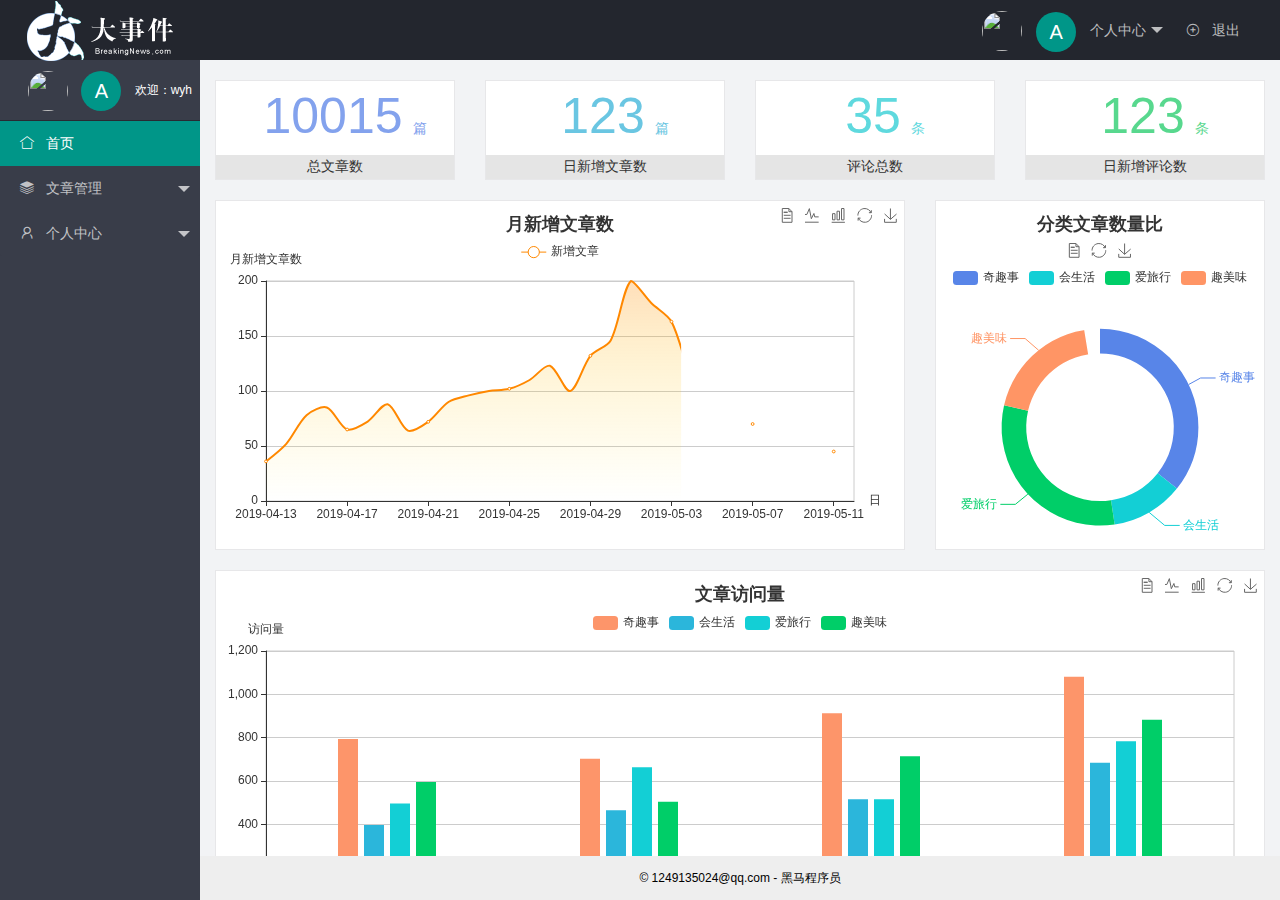
==== commit a7a37129: "完成了个人中心区域" ====
--- a/index.html
+++ b/index.html
@@ -24,9 +24,9 @@
           个人中心
         </a>
         <dl class="layui-nav-child">
-          <dd><a href="">基本资料</a></dd>
-          <dd><a href="">更换头像</a></dd>
-          <dd><a href="">修改密码</a></dd>
+          <dd><a href="/user/user_info.html" target="fm" >基本资料</a></dd>
+          <dd><a href="/user/user_avatar.html" target="fm">更换头像</a></dd>
+          <dd><a href="/user/user_pwd.html" target="fm">修改密码</a></dd>
         </dl>
       </li>
       <li class="layui-nav-item">
@@ -62,8 +62,8 @@
           <a href="javascript:;"><i class="layui-icon layui-icon-username"></i> 个人中心</a>
           <dl class="layui-nav-child">
             <dd><a href="/user/user_info.html" target="fm"><i class="layui-icon layui-icon-app"></i> 基本资料</a></dd>
-            <dd><a href="javascript:;" target="fm"><i class="layui-icon layui-icon-app"></i> 更换头像</a></dd>
-            <dd><a href="javascript:;" target="fm"><i class="layui-icon layui-icon-app"></i> 重置密码</a></dd>
+            <dd><a href="/user/user_avatar.html" target="fm"><i class="layui-icon layui-icon-app"></i> 更换头像</a></dd>
+            <dd><a href="/user/user_pwd.html" target="fm"><i class="layui-icon layui-icon-app"></i> 重置密码</a></dd>
            
           </dl>
         </li>
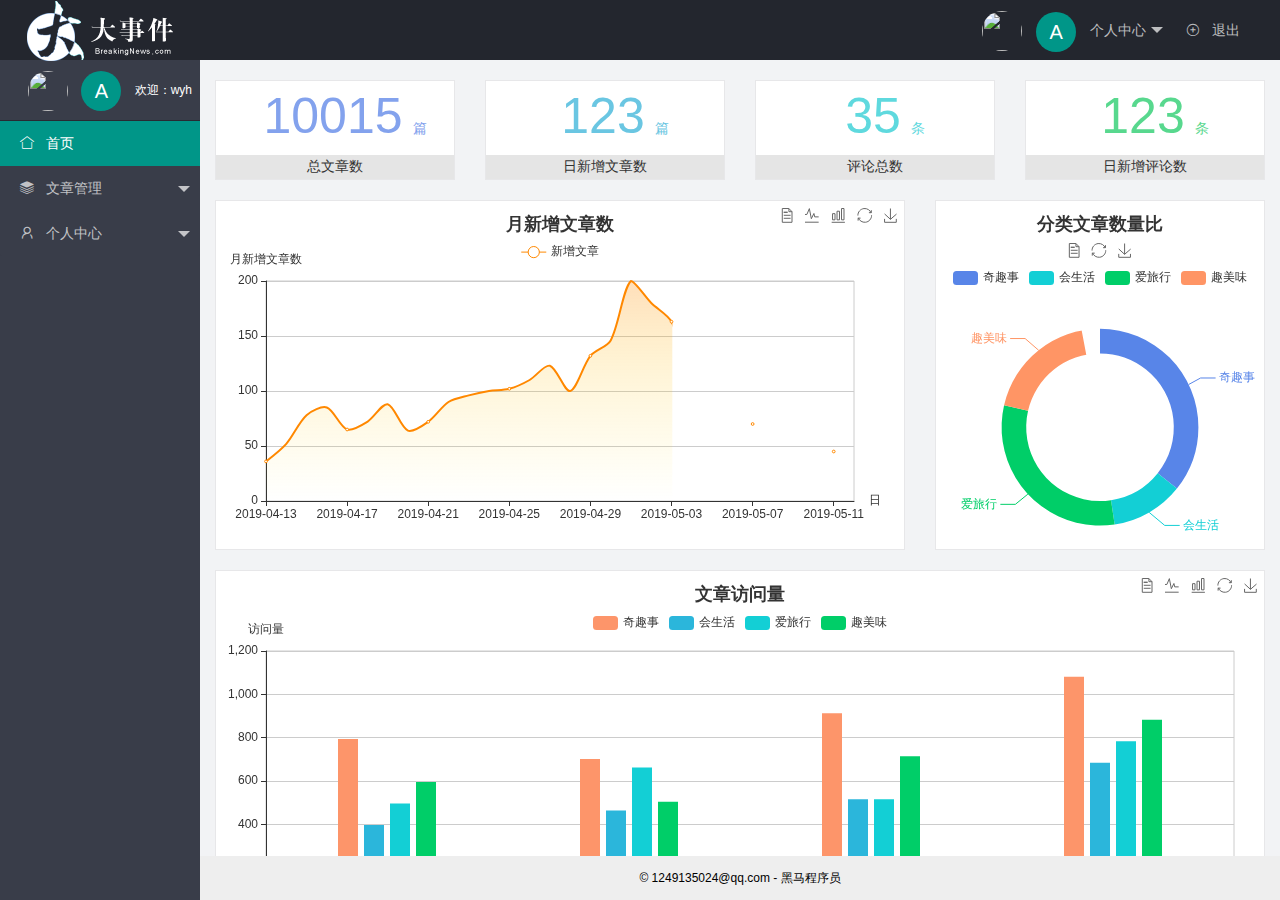
==== commit 2ea50269: "文章功能完成" ====
--- a/index.html
+++ b/index.html
@@ -52,9 +52,9 @@
         <li class="layui-nav-item">
           <a class="" href="javascript:;"><i class="layui-icon layui-icon-template-1"></i> 文章管理</a>
           <dl class="layui-nav-child">
-            <dd><a href="javascript:;"><i class="layui-icon layui-icon-app"></i> 文章类别</a></dd>
-            <dd><a href="javascript:;"><i class="layui-icon layui-icon-app"></i> 文章列表</a></dd>
-            <dd><a href="javascript:;"><i class="layui-icon layui-icon-app"></i> 发表文章</a></dd>
+            <dd><a href="/article/art_cate.html" target="fm" ><i class="layui-icon layui-icon-app"></i> 文章类别</a></dd>
+            <dd><a href="/article/art_list.html" target="fm" ><i class="layui-icon layui-icon-app"></i> 文章列表</a></dd>
+            <dd><a href="/article/art_pub.html"  target="fm" ><i class="layui-icon layui-icon-app"></i> 发表文章</a></dd>
             <!-- <dd><a href="">超链接</a></dd> -->
           </dl>
         </li>
